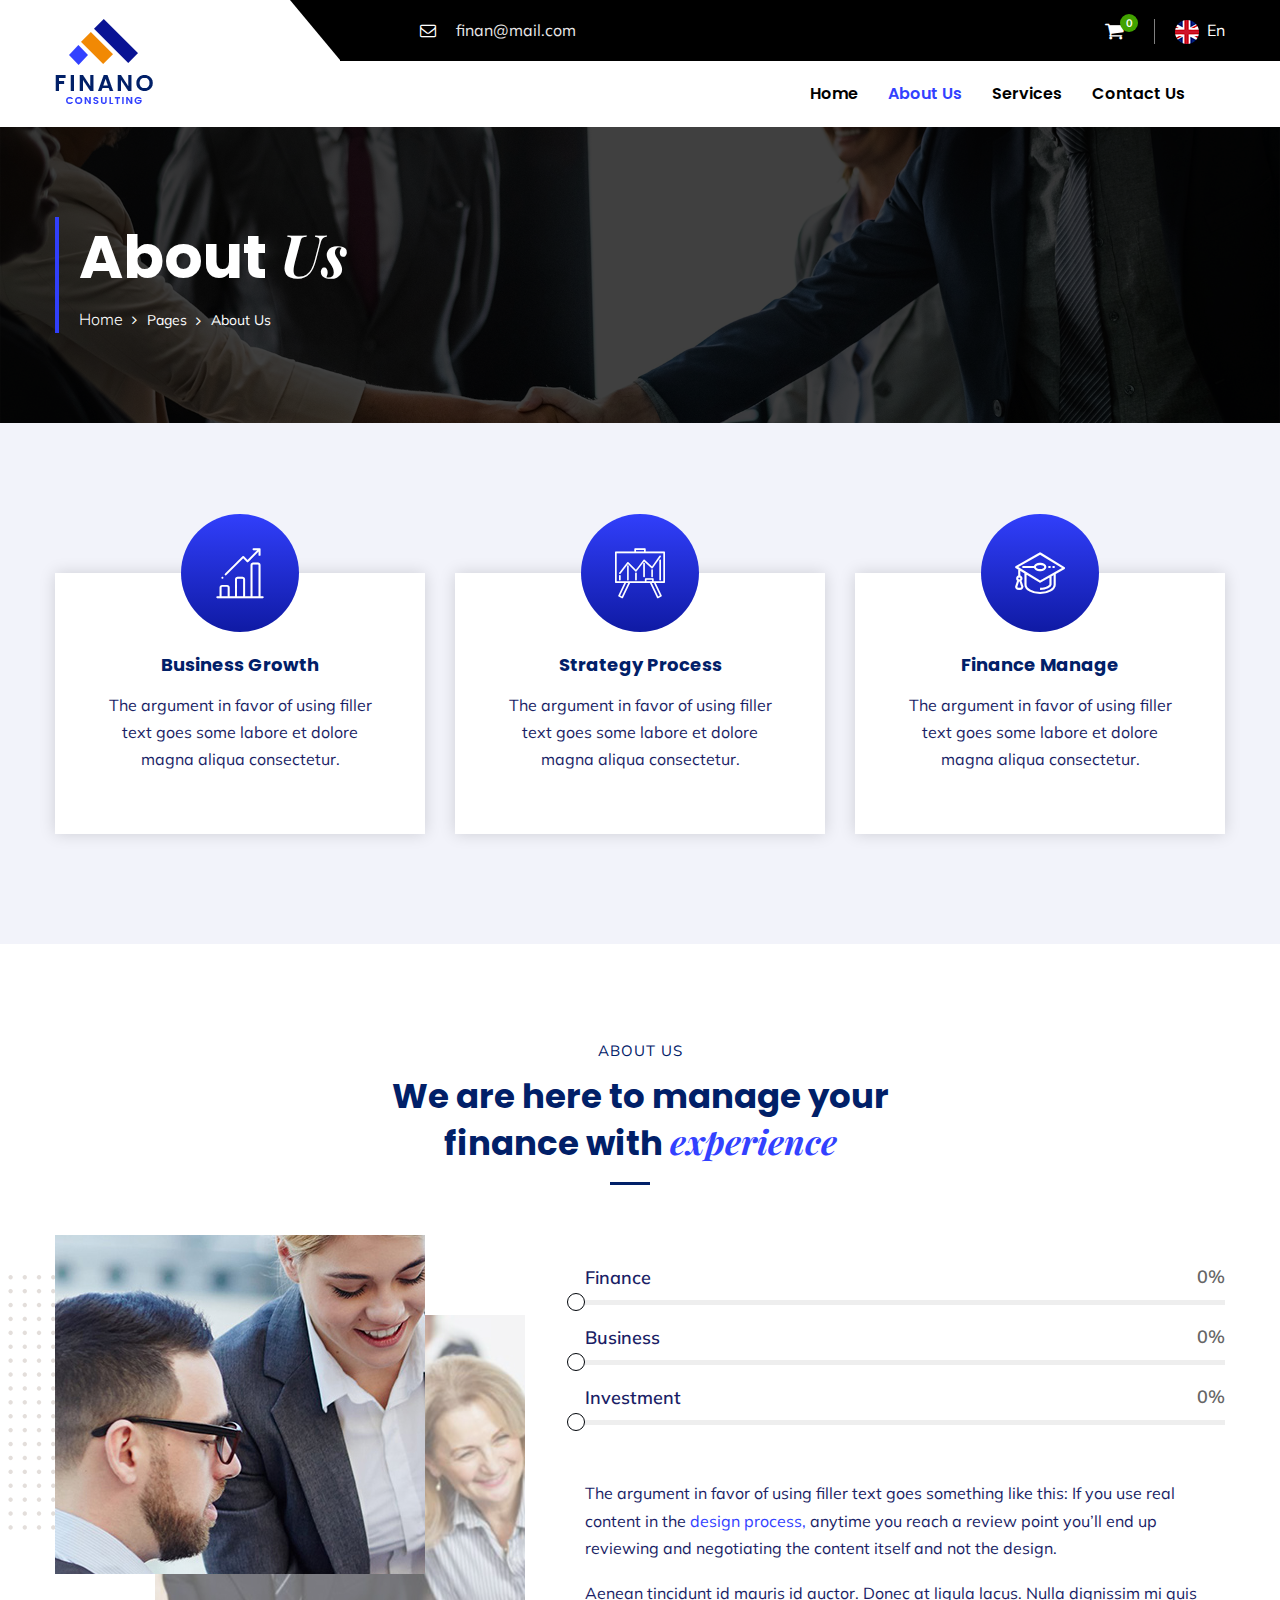
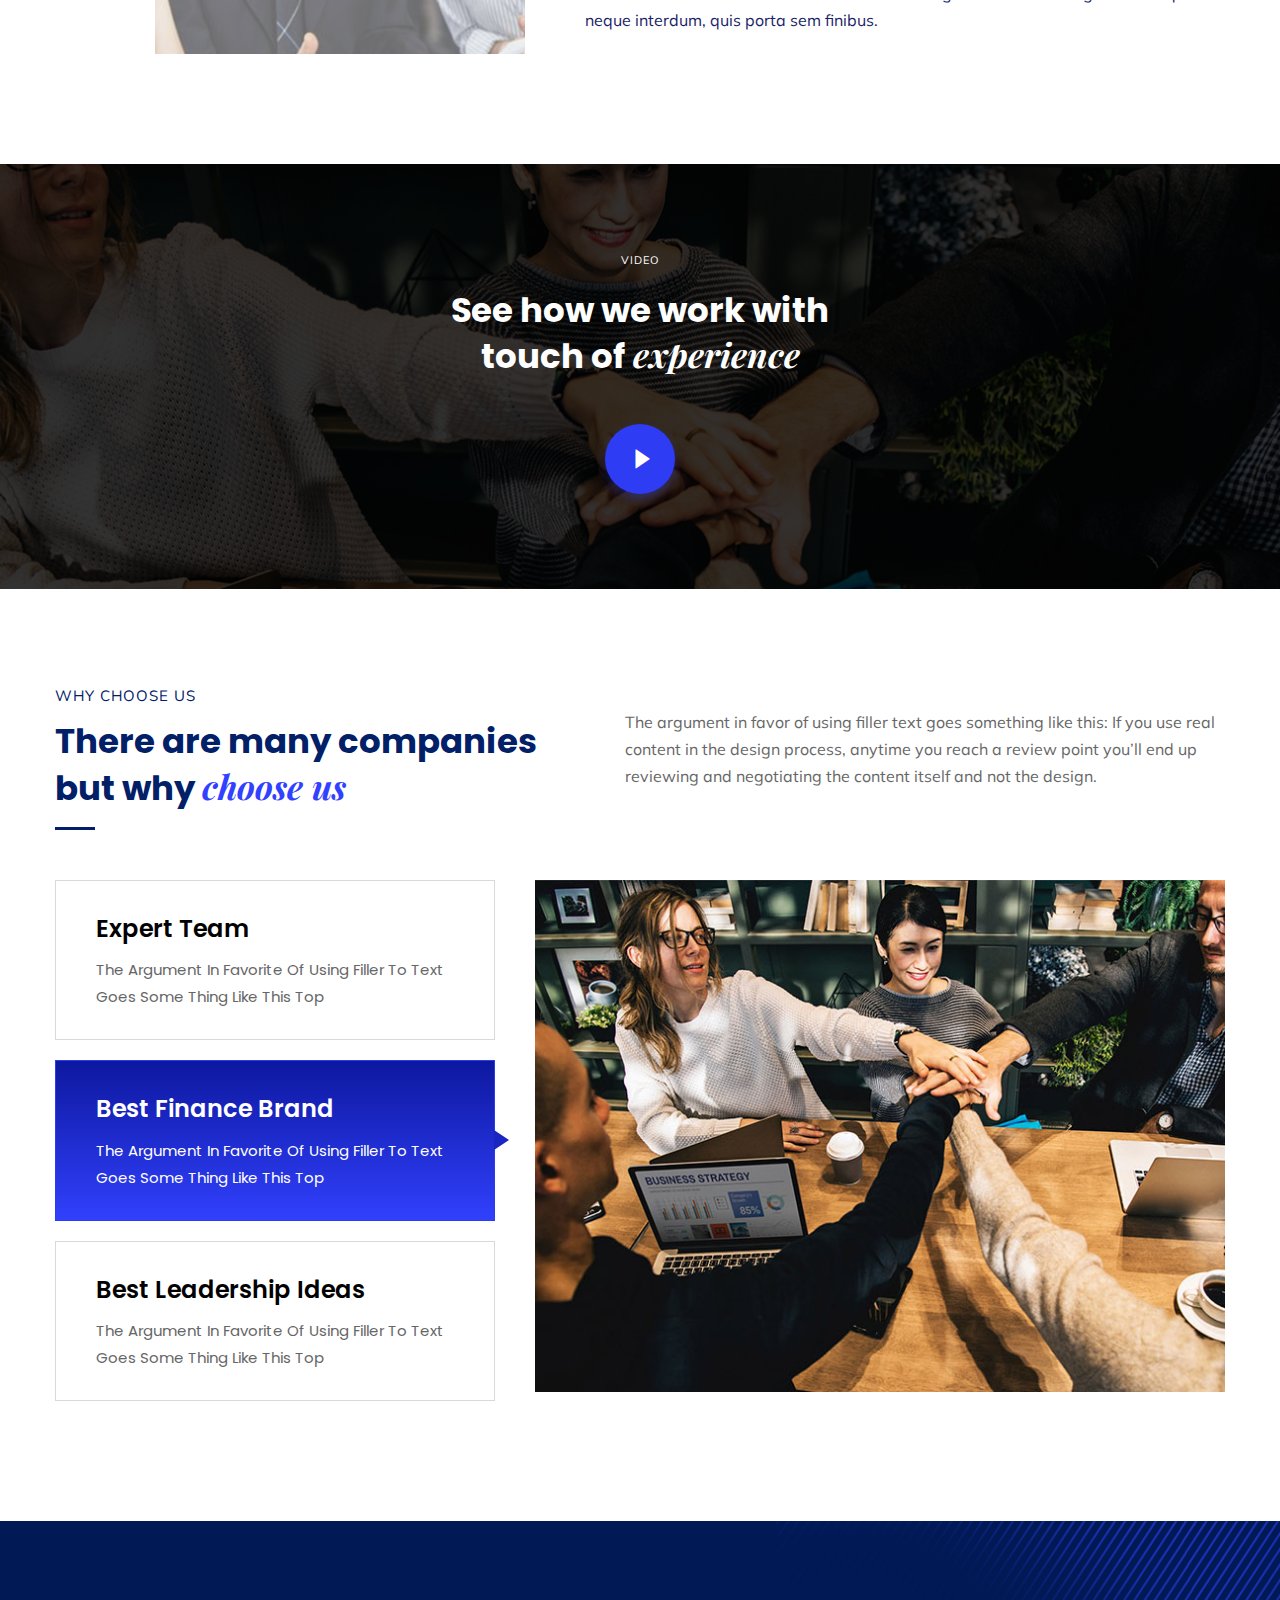
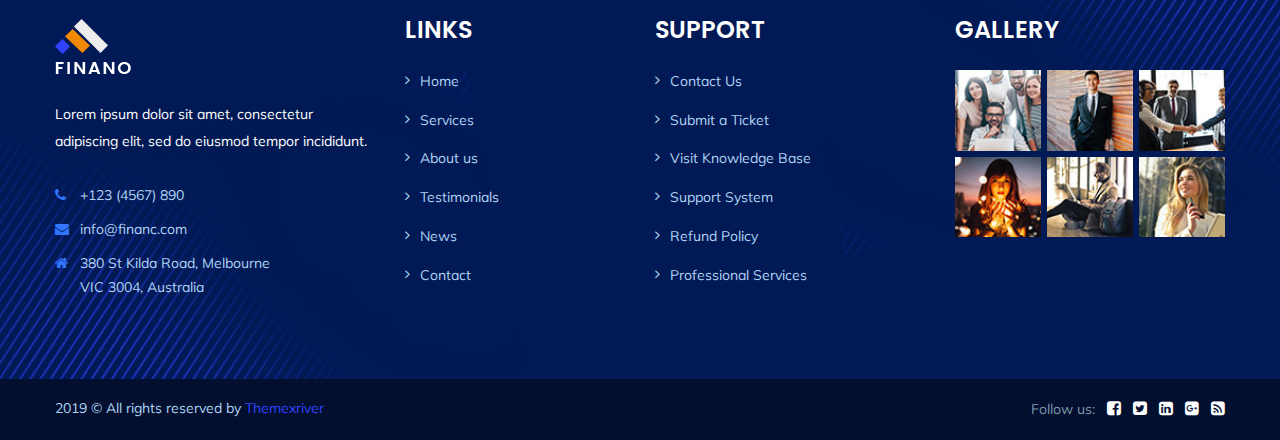
==== about.html @ 34875bdf "Made changes" ====
<!DOCTYPE html>
<html>
	<head>
		<meta charset="utf-8">
		<meta name="description" content="Transit IT">
		<meta name="keywords" content="Transit IT">
		<meta name="author" content="Transit IT">
		<title>Transit IT</title>
		<!-- Stylesheets -->
		<link href="css/bootstrap.css" rel="stylesheet">
		<link href="css/style.css" rel="stylesheet">
		<link href="css/responsive.css" rel="stylesheet">
		
		<link rel="shortcut icon" href="images/favicon.png" type="image/x-icon">
		<link rel="icon" href="images/favicon.png" type="image/x-icon">
		
		<!-- Responsive -->
		<meta http-equiv="X-UA-Compatible" content="IE=edge">
		<meta name="viewport" content="width=device-width, initial-scale=1.0, maximum-scale=1.0, user-scalable=0">
		
		<!--[if lt IE 9]><script src="https://cdnjs.cloudflare.com/ajax/libs/html5shiv/3.7.3/html5shiv.js"></script><![endif]-->
		<!--[if lt IE 9]><script src="js/respond.js"></script><![endif]-->
		</head>
		
<body>

<div class="page-wrapper">
 	
    <!-- Preloader -->
    <div class="preloader"></div>
 	
    <!-- Main Header-->
    <header class="main-header header-style-five five-alternate">
    	
		<!--Header Top-->
        <div class="header-top">
            <div class="auto-container">
                <div class="inner-container clearfix">
                    <div class="top-left">
                        <ul class="contact-list clearfix">
                            <li><i class="fa fa-envelope-o"></i> finan@mail.com</li>
                        
                        </ul>
                    </div>
                    <div class="top-right">
					
                        <!--Cart Box-->
						<div class="cart-box">
							<div class="cart-box-btn dropdown-toggle"><span class="fa fa-shopping-cart"></span><span class="total-cart">0</span></div>
						</div>
						
						<!--Language-->
						<div class="language dropdown"><a class="btn btn-default dropdown-toggle" id="dropdownMenu2" data-toggle="dropdown" aria-haspopup="true" aria-expanded="true" href="#"><span class="flag-icon"><img src="images/icons/flag-icon.png" alt=""/></span>En</a>
							
						</div>
						
                    </div>
                </div>
            </div>
        </div>
        <!-- End Header Top -->
		
    	<!--Header-Upper-->
        <div class="header-upper">
        	<div class="auto-container">
            	<div class="clearfix">
                	
                	<div class="pull-left logo-box">
                    	<div class="logo"><a href="index.html"><img src="images/logo.png" alt="" title=""></a></div>
                    </div>
                   	
                   	<div class="nav-outer clearfix">
                    
						<!-- Main Menu -->
						<nav class="main-menu navbar-expand-md">
							<div class="navbar-header">
								<button class="navbar-toggler" type="button" data-toggle="collapse" data-target="#navbarSupportedContent" aria-controls="navbarSupportedContent" aria-expanded="false" aria-label="Toggle navigation">
									<span class="icon-bar"></span>
									<span class="icon-bar"></span>
									<span class="icon-bar"></span>
								</button>
							</div>

							<div class="navbar-collapse collapse clearfix" id="navbarSupportedContent">
								<ul class="navigation clearfix">
									<li><a href="index.html">Home</a>
										
									</li>
									<li class="current"><a href="#">About Us</a>
										
									</li>
									<li><a href="services.html">Services</a>
									
									</li>
									
									
									<li><a href="contact.html">Contact us</a></li>
								</ul>
							</div>
							
						</nav>
						
						<!--Outer Box-->
						<div class="outer-box">
						</div>
						
					</div>
					
                </div>
            </div>
        </div>
        <!--End Header Upper-->
        
		<!--Sticky Header-->
        <div class="sticky-header">
        	<div class="auto-container clearfix">
            	<!--Logo-->
            	<div class="logo pull-left">
                	<a href="index.html" class="img-responsive"><img src="images/logo-small.png" alt="" title=""></a>
                </div>
                
                <!--Right Col-->
                <div class="right-col pull-right">
                	<!-- Main Menu -->
                    <nav class="main-menu navbar-expand-md">
                        <button class="navbar-toggler" type="button" data-toggle="collapse" data-target="#navbarSupportedContent1" aria-controls="navbarSupportedContent1" aria-expanded="false" aria-label="Toggle navigation">
                            <span class="icon-bar"></span>
                            <span class="icon-bar"></span>
                            <span class="icon-bar"></span>
                        </button>
                        
                        <div class="navbar-collapse collapse clearfix" id="navbarSupportedContent1">
                            <ul class="navigation clearfix">
                                <li class="dropdown"><a href="index.html">Home</a>
									
								</li>
								<li class="current"><a href="about.html">About Us</a>
									
								</li>
								<li class="dropdown"><a href="services.html">Services</a>
									
								</li>
							
								<li><a href="contact.html">Contact us</a></li>
                            </ul>
                        </div>
                    </nav><!-- Main Menu End-->
                </div>
                
            </div>
        </div>
        <!--End Sticky Header-->
		
    </header>
    <!--End Main Header -->
	
	<!--Page Title-->
    <section class="page-title" style="background-image:url(images/background/8.jpg)">
    	<div class="auto-container">
			<div class="content">
				<h1>About <span>Us</span></h1>
				<ul class="page-breadcrumb">
					<li><a href="index.html">Home</a></li>
					<li>Pages</li>
					<li>About Us</li>
				</ul>
			</div>
        </div>
    </section>
    <!--End Page Title-->
	
	<!-- Services Section Three-->
	<section class="services-section-three">
		<div class="auto-container">
			<div class="row clearfix">
				
				<!-- Services Block -->
				<div class="services-block-three style-two col-lg-4 col-md-6 col-sm-12">
					<div class="inner-box wow fadeIn" data-wow-delay="0ms" data-wow-duration="1500ms">
						<div class="icon-box">
							<span class="icon flaticon-bar-chart"></span>
						</div>
						<h6><a href="#">Business Growth</a></h6>
						<div class="text">The argument in favor of using filler text goes some labore et dolore magna aliqua consectetur.</div>
					</div>
				</div>
				
				<!-- Services Block -->
				<div class="services-block-three style-two col-lg-4 col-md-6 col-sm-12">
					<div class="inner-box wow fadeIn" data-wow-delay="300ms" data-wow-duration="1500ms">
						<div class="icon-box">
							<span class="icon flaticon-board"></span>
						</div>
						<h6><a href="#">Strategy Process</a></h6>
						<div class="text">The argument in favor of using filler text goes some labore et dolore magna aliqua consectetur.</div>
					</div>
				</div>
				
				<!-- Services Block -->
				<div class="services-block-three style-two col-lg-4 col-md-12 col-sm-12">
					<div class="inner-box wow fadeIn" data-wow-delay="600ms" data-wow-duration="1500ms">
						<div class="icon-box">
							<span class="icon flaticon-student"></span>
						</div>
						<h6><a href="#">Finance Manage</a></h6>
						<div class="text">The argument in favor of using filler text goes some labore et dolore magna aliqua consectetur.</div>
					</div>
				</div>
			
			</div>
		</div>
	</section>
	
	<!-- About Section Four -->
	<section class="about-section-four">
		<div class="auto-container">
			
			<!-- Sec Title -->
			<div class="sec-title centered">
				<div class="title">about us</div>
				<h2>We are here to manage your <br> finance with <span>experience</span></h2>
			</div>
			
			<div class="row clearfix">
				
				<!-- Content Column -->
				<div class="image-column col-lg-5 col-md-12 col-sm-12">
					<div class="inner-column">
						<div class="image-1"><img src="images/resource/about-2.jpg" alt=""></div>
						<div class="image-2"><img src="images/resource/about-3.jpg" alt=""></div>
					</div>
				</div>
				
				<!-- Skills Column -->
				<div class="skills-column col-lg-7 col-md-12 col-sm-12">
					<div class="inner-column">
						
						<!--Skills-->
						<div class="skills style-two">
							
							<!--Skill Item-->
							<div class="skill-item">
								<div class="skill-header clearfix">
									<div class="skill-title">Finance</div>
									<div class="skill-percentage"><div class="count-box"><span class="count-text" data-speed="2000" data-stop="95">0</span>%</div></div>
								</div>
								<div class="skill-bar">
									<div class="bar-inner"><div class="bar progress-line" data-width="95"></div></div>
								</div>
							</div>
							
							<!--Skill Item-->
							<div class="skill-item">
								<div class="skill-header clearfix">
									<div class="skill-title">Business</div>
									<div class="skill-percentage"><div class="count-box"><span class="count-text" data-speed="2000" data-stop="90">0</span>%</div></div>
								</div>
								<div class="skill-bar">
									<div class="bar-inner"><div class="bar progress-line" data-width="90"></div></div>
								</div>
							</div>
							
							<!--Skill Item-->
							<div class="skill-item">
								<div class="skill-header clearfix">
									<div class="skill-title">Investment</div>
									<div class="skill-percentage"><div class="count-box"><span class="count-text" data-speed="2000" data-stop="93">0</span>%</div></div>
								</div>
								<div class="skill-bar">
									<div class="bar-inner"><div class="bar progress-line" data-width="93"></div></div>
								</div>
							</div>
							
						</div>

						<div class="text">
							<p>The argument in favor of using filler text goes something like this: If you use real content in the <a href="#">design process,</a> anytime you reach a review point you’ll end up reviewing and negotiating the content itself and not the design.</p>
							<p>Aenean tincidunt id mauris id auctor. Donec at ligula lacus. Nulla dignissim mi quis neque interdum, quis porta sem finibus.</p>
						</div>
						
					</div>
				</div>
				
			</div>
		</div>
	</section>
	<!-- End About Section Four -->
	
	<!-- Video Section -->
	<section class="video-section" style="background-image:url(images/background/9.jpg)">
		<div class="auto-container">
			<div class="title">Video</div>
			<h2>See how we work with <br> touch of <span>experience</span></h2>
			<a href="https://www.youtube.com/watch?v=Fvae8nxzVz4" class="play-now" data-fancybox="gallery" data-caption=""><i class="icon flaticon-play-button" aria-hidden="true"></i><span class="ripple"></span></a>
		</div>
	</section>
	<!-- End Video Section -->
	
	<!-- Feature Section -->
	<section class="feature-section">
		<div class="auto-container">
		
			<!-- Sec Title Three -->
			<div class="sec-title">
				<div class="clearfix">
					<div class="pull-left">
						<div class="title">Why choose us</div>
						<h2>There are many companies <br> but why <span>choose us</span></h2>
					</div>
					<div class="pull-right">
						<div class="text">The argument in favor of using filler text goes something like this: If you use real content in the design process, anytime you reach a review point you’ll end up reviewing and negotiating the content itself and not the design.</div>
					</div>
				</div>
			</div>
			
			<!--Feature Tabs-->
            <div class="feature-tabs tabs-box style-two">
                <div class="row clearfix">
                	<!--Column-->
                    <div class="col-lg-5 col-md-12 col-sm-12">
                        <!--Tab Btns-->
                        <ul class="tab-btns tab-buttons clearfix">
                            <li data-tab="#feature-expert" class="tab-btn">Expert team <span>The argument in favorite of using filler to text goes some thing like this top</span></li>
                            <li data-tab="#feature-brand" class="tab-btn active-btn">Best Finance Brand <span>The argument in favorite of using filler to text goes some thing like this top</span></li>
                            <li data-tab="#feature-ideas" class="tab-btn">Best Leadership Ideas<span>The argument in favorite of using filler to text goes some thing like this top</span></li>
                        </ul>
                    </div>
                    <!--Column-->
                    <div class="col-lg-7 col-md-12 col-sm-12">
                    	<!--Tabs Container-->
                        <div class="tabs-content">
                        
                            <!-- Tab -->
                            <div class="tab" id="feature-expert">
                            	<div class="content">
									<div class="image">
										<img src="images/resource/feature.jpg" alt="">
									</div>
								</div>
							</div>
							
							<!-- Tab -->
                            <div class="tab active-tab" id="feature-brand">
                            	<div class="content">
									<div class="image">
										<img src="images/resource/feature-1.jpg" alt="">
									</div>
								</div>
							</div>
							
							<!-- Tab -->
                            <div class="tab" id="feature-ideas">
                            	<div class="content">
									<div class="image">
										<img src="images/resource/feature-2.jpg" alt="">
									</div>
								</div>
							</div>

						</div>
					</div>
				</div>
			</div>
			
		</div>
	</section>
	<!-- End Feature Section -->
	
	<!--Main Footer-->
    <footer class="main-footer">
    	<div class="auto-container">
        	<!--Widgets Section-->
            <div class="widgets-section">
            	<div class="row clearfix">
                	
                    <!--Column-->
                    <div class="big-column col-lg-6 col-md-12 col-sm-12">
						<div class="row clearfix">
						
                        	<!--Footer Column-->
                            <div class="footer-column col-lg-7 col-md-6 col-sm-12">
                                <div class="footer-widget logo-widget">
									<div class="logo">
										<a href="index.html"><img src="images/footer-logo.png" alt="" /></a>
									</div>
									<div class="text">Lorem ipsum dolor sit amet, consectetur adipiscing elit, sed do eiusmod tempor incididunt.</div>
									<ul class="list-style-two">
										<li><span class="icon fa fa-phone"></span> +123 (4567) 890</li>
										<li><span class="icon fa fa-envelope"></span> info@financ.com</li>
										<li><span class="icon fa fa-home"></span>380 St Kilda Road, Melbourne <br> VIC 3004, Australia</li>
									</ul>
								</div>
							</div>
							
							<!--Footer Column-->
                            <div class="footer-column col-lg-5 col-md-6 col-sm-12">
                                <div class="footer-widget links-widget">
									<h4>Links</h4>
									<ul class="list-link">
										<li><a href="#">Home</a></li>
										<li><a href="#">Services</a></li>
										<li><a href="#">About us</a></li>
										<li><a href="#">Testimonials</a></li>
										<li><a href="#">News</a></li>
										<li><a href="#">Contact</a></li>
									</ul>
								</div>
							</div>

						</div>
					</div>
					
					<!--Column-->
                    <div class="big-column col-lg-6 col-md-12 col-sm-12">
						<div class="row clearfix">
						
                        	<!--Footer Column-->
                            <div class="footer-column col-lg-6 col-md-6 col-sm-12">
                                <div class="footer-widget links-widget">
									<h4>Support</h4>
									<ul class="list-link">
										<li><a href="#">Contact Us</a></li>
										<li><a href="#">Submit a Ticket</a></li>
										<li><a href="#">Visit Knowledge Base</a></li>
										<li><a href="#">Support System</a></li>
										<li><a href="#">Refund Policy</a></li>
										<li><a href="#">Professional Services</a></li>
									</ul>
								</div>
							</div>
							
							<!--Footer Column-->
                            <div class="footer-column col-lg-6 col-md-6 col-sm-12">
                                <div class="footer-widget gallery-widget">
									<h4>Gallery</h4>
									<div class="widget-content">
										<div class="images-outer clearfix">
											<!--Image Box-->
											<figure class="image-box"><a href="images/gallery/1.jpg" class="lightbox-image" data-fancybox="footer-gallery" title="Image Title Here" data-fancybox-group="footer-gallery"><img src="images/gallery/footer-gallery-thumb-1.jpg" alt=""></a></figure>
											<!--Image Box-->
											<figure class="image-box"><a href="images/gallery/2.jpg" class="lightbox-image" data-fancybox="footer-gallery" title="Image Title Here" data-fancybox-group="footer-gallery"><img src="images/gallery/footer-gallery-thumb-2.jpg" alt=""></a></figure>
											<!--Image Box-->
											<figure class="image-box"><a href="images/gallery/3.jpg" class="lightbox-image" data-fancybox="footer-gallery" title="Image Title Here" data-fancybox-group="footer-gallery"><img src="images/gallery/footer-gallery-thumb-3.jpg" alt=""></a></figure>
											<!--Image Box-->
											<figure class="image-box"><a href="images/gallery/4.jpg" class="lightbox-image" data-fancybox="footer-gallery" title="Image Title Here" data-fancybox-group="footer-gallery"><img src="images/gallery/footer-gallery-thumb-4.jpg" alt=""></a></figure>
											<!--Image Box-->
											<figure class="image-box"><a href="images/gallery/5.jpg" class="lightbox-image" data-fancybox="footer-gallery" title="Image Title Here" data-fancybox-group="footer-gallery"><img src="images/gallery/footer-gallery-thumb-5.jpg" alt=""></a></figure>
											<!--Image Box-->
											<figure class="image-box"><a href="images/gallery/6.jpg" class="lightbox-image" data-fancybox="footer-gallery" title="Image Title Here" data-fancybox-group="footer-gallery"><img src="images/gallery/footer-gallery-thumb-6.jpg" alt=""></a></figure>
										</div>
									</div>
								</div>
							</div>
							
						</div>
					</div>
					
				</div>
			</div>
		</div>
		<!-- Footer Bottom -->
		<div class="footer-bottom">
			<div class="auto-container">
				<div class="row clearfix">
					
					<!-- Copyright Column -->
					<div class="copyright-column col-lg-6 col-md-6 col-sm-12">
						<div class="copyright">2019 &copy; All rights reserved by <a href="#">Themexriver</a></div>
					</div>
					
					<!-- Social Column -->
					<div class="social-column col-lg-6 col-md-6 col-sm-12">
						<ul>
							<li class="follow">Follow us: </li>
							<li><a href="#"><span class="fa fa-facebook-square"></span></a></li>
							<li><a href="#"><span class="fa fa-twitter-square"></span></a></li>
							<li><a href="#"><span class="fa fa-linkedin-square"></span></a></li>
							<li><a href="#"><span class="fa fa-google-plus-square"></span></a></li>
							<li><a href="#"><span class="fa fa-rss-square"></span></a></li>
						</ul>
					</div>
					
				</div>
			</div>
		</div>
	</footer>
	
</div>
<!--End pagewrapper-->

<script src="js/jquery.js"></script>
<script src="js/popper.min.js"></script>
<script src="js/bootstrap.min.js"></script>
<script src="js/jquery.mCustomScrollbar.concat.min.js"></script>
<script src="js/jquery.fancybox.js"></script>
<script src="js/appear.js"></script>
<script src="js/owl.js"></script>
<script src="js/wow.js"></script>
<script src="js/jquery-ui.js"></script>
<script src="js/main.js"></script>

</body>

<!-- Mirrored from themexriver.com/tfhtml/finano/about.html by HTTrack Website Copier/3.x [XR&CO'2014], Thu, 03 Oct 2019 14:32:47 GMT -->
</html>
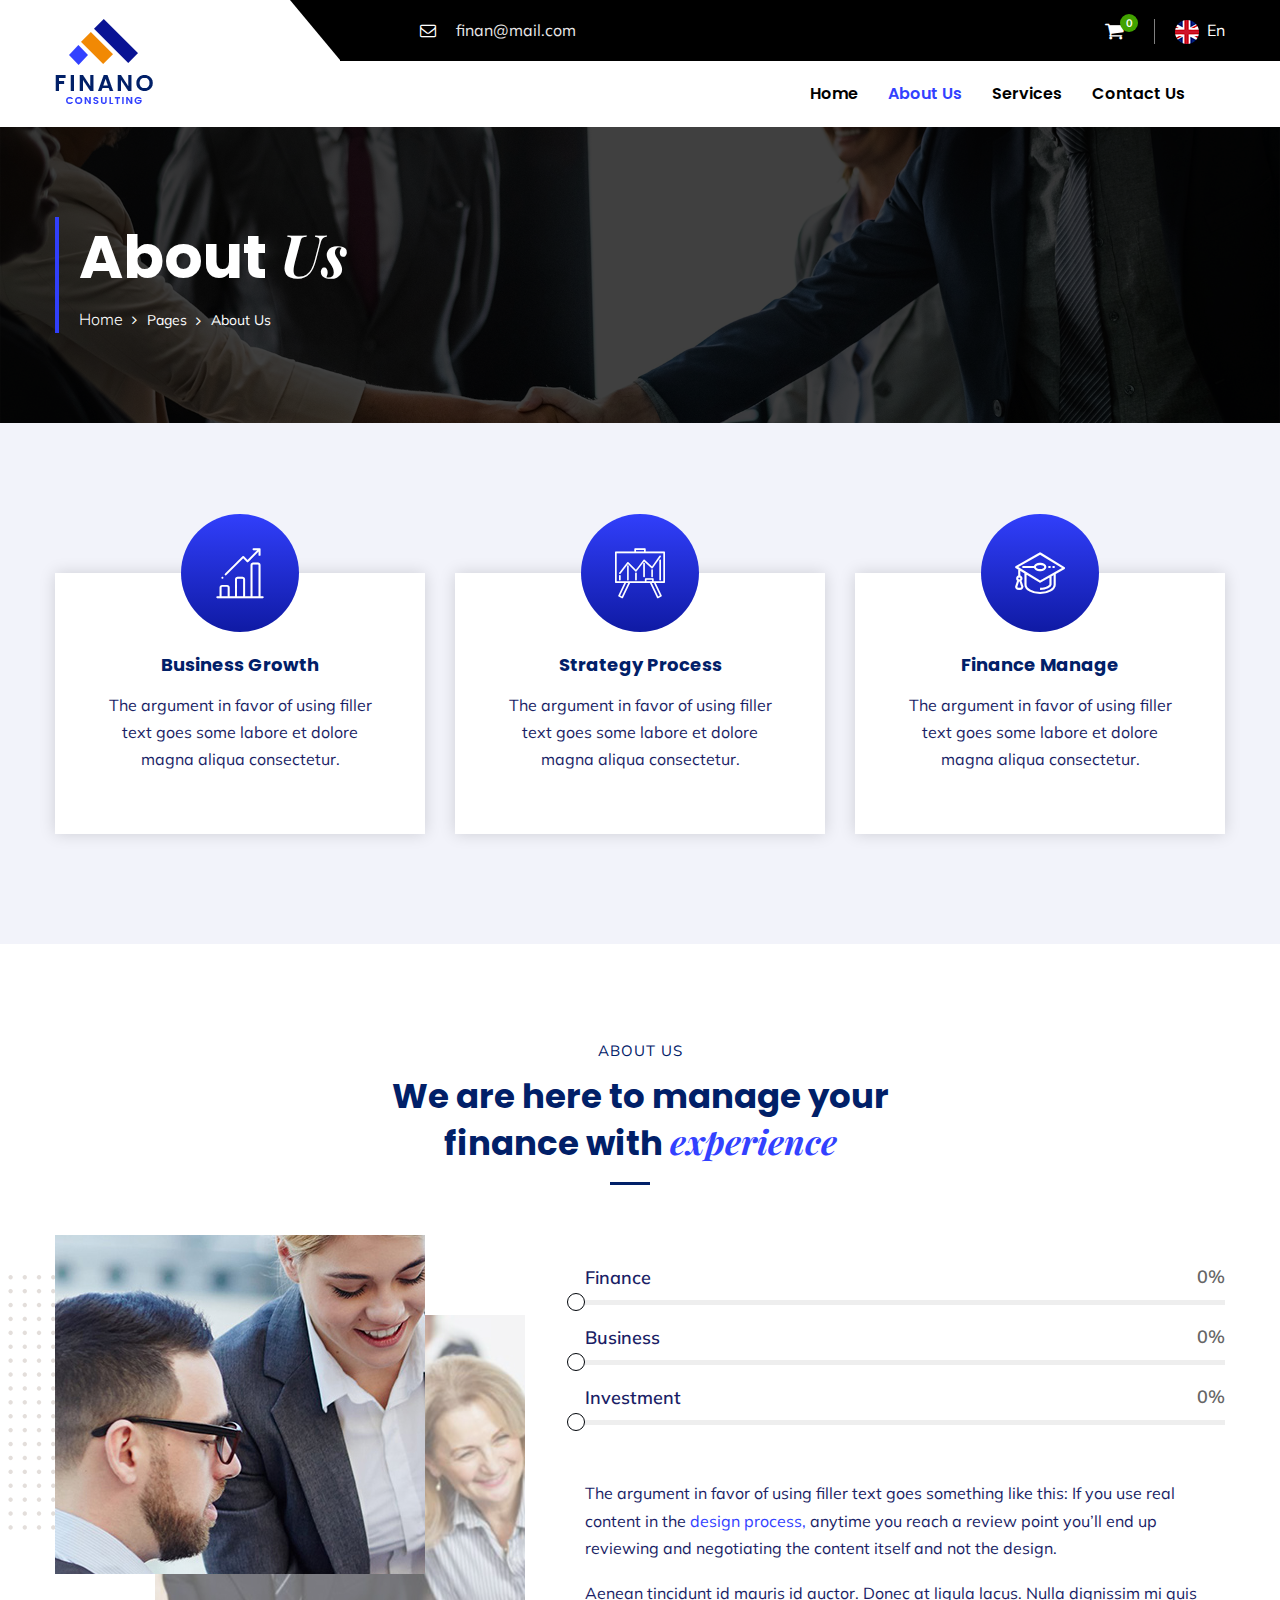
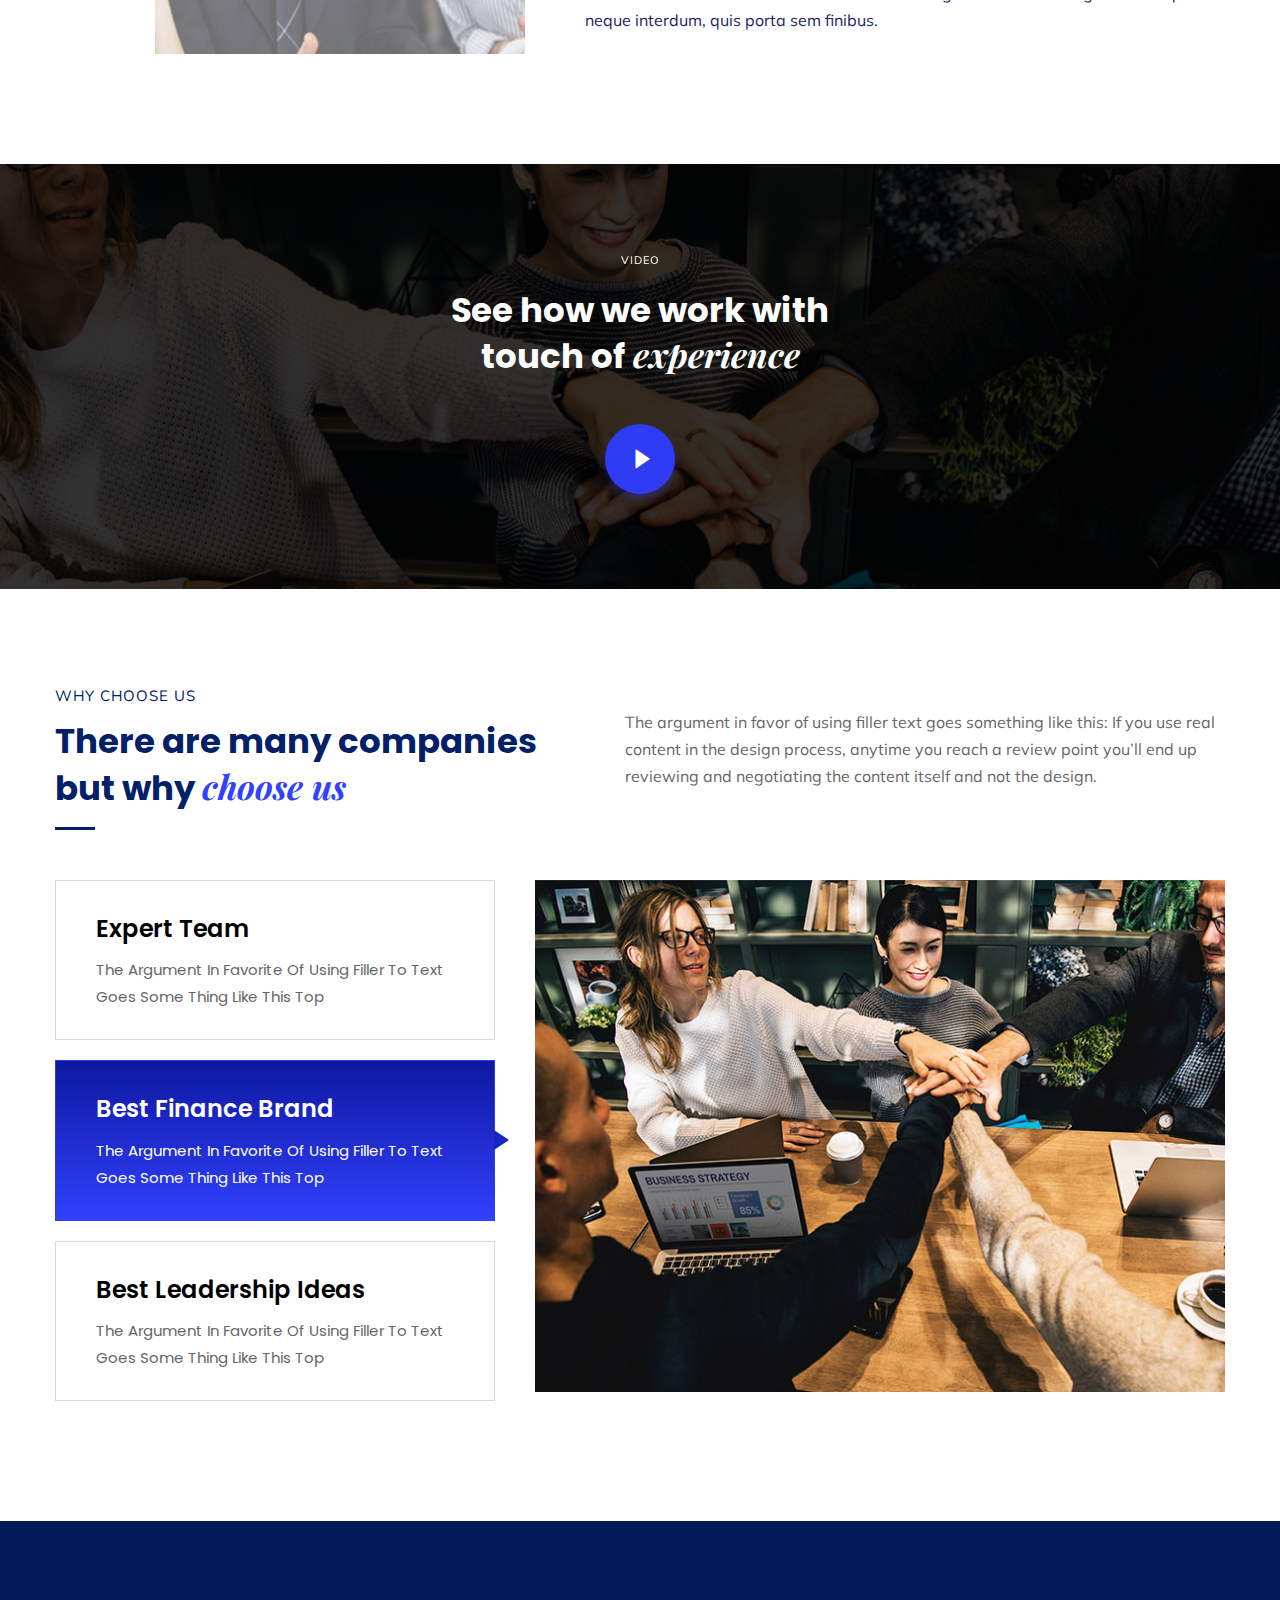
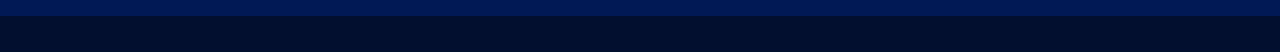
==== commit 3430ada5: "Made changes" ====
--- a/about.html
+++ b/about.html
@@ -368,119 +368,11 @@
 	
 	<!--Main Footer-->
     <footer class="main-footer">
-    	<div class="auto-container">
-        	<!--Widgets Section-->
-            <div class="widgets-section">
-            	<div class="row clearfix">
-                	
-                    <!--Column-->
-                    <div class="big-column col-lg-6 col-md-12 col-sm-12">
-						<div class="row clearfix">
-						
-                        	<!--Footer Column-->
-                            <div class="footer-column col-lg-7 col-md-6 col-sm-12">
-                                <div class="footer-widget logo-widget">
-									<div class="logo">
-										<a href="index.html"><img src="images/footer-logo.png" alt="" /></a>
-									</div>
-									<div class="text">Lorem ipsum dolor sit amet, consectetur adipiscing elit, sed do eiusmod tempor incididunt.</div>
-									<ul class="list-style-two">
-										<li><span class="icon fa fa-phone"></span> +123 (4567) 890</li>
-										<li><span class="icon fa fa-envelope"></span> info@financ.com</li>
-										<li><span class="icon fa fa-home"></span>380 St Kilda Road, Melbourne <br> VIC 3004, Australia</li>
-									</ul>
-								</div>
-							</div>
-							
-							<!--Footer Column-->
-                            <div class="footer-column col-lg-5 col-md-6 col-sm-12">
-                                <div class="footer-widget links-widget">
-									<h4>Links</h4>
-									<ul class="list-link">
-										<li><a href="#">Home</a></li>
-										<li><a href="#">Services</a></li>
-										<li><a href="#">About us</a></li>
-										<li><a href="#">Testimonials</a></li>
-										<li><a href="#">News</a></li>
-										<li><a href="#">Contact</a></li>
-									</ul>
-								</div>
-							</div>
-
-						</div>
-					</div>
-					
-					<!--Column-->
-                    <div class="big-column col-lg-6 col-md-12 col-sm-12">
-						<div class="row clearfix">
-						
-                        	<!--Footer Column-->
-                            <div class="footer-column col-lg-6 col-md-6 col-sm-12">
-                                <div class="footer-widget links-widget">
-									<h4>Support</h4>
-									<ul class="list-link">
-										<li><a href="#">Contact Us</a></li>
-										<li><a href="#">Submit a Ticket</a></li>
-										<li><a href="#">Visit Knowledge Base</a></li>
-										<li><a href="#">Support System</a></li>
-										<li><a href="#">Refund Policy</a></li>
-										<li><a href="#">Professional Services</a></li>
-									</ul>
-								</div>
-							</div>
-							
-							<!--Footer Column-->
-                            <div class="footer-column col-lg-6 col-md-6 col-sm-12">
-                                <div class="footer-widget gallery-widget">
-									<h4>Gallery</h4>
-									<div class="widget-content">
-										<div class="images-outer clearfix">
-											<!--Image Box-->
-											<figure class="image-box"><a href="images/gallery/1.jpg" class="lightbox-image" data-fancybox="footer-gallery" title="Image Title Here" data-fancybox-group="footer-gallery"><img src="images/gallery/footer-gallery-thumb-1.jpg" alt=""></a></figure>
-											<!--Image Box-->
-											<figure class="image-box"><a href="images/gallery/2.jpg" class="lightbox-image" data-fancybox="footer-gallery" title="Image Title Here" data-fancybox-group="footer-gallery"><img src="images/gallery/footer-gallery-thumb-2.jpg" alt=""></a></figure>
-											<!--Image Box-->
-											<figure class="image-box"><a href="images/gallery/3.jpg" class="lightbox-image" data-fancybox="footer-gallery" title="Image Title Here" data-fancybox-group="footer-gallery"><img src="images/gallery/footer-gallery-thumb-3.jpg" alt=""></a></figure>
-											<!--Image Box-->
-											<figure class="image-box"><a href="images/gallery/4.jpg" class="lightbox-image" data-fancybox="footer-gallery" title="Image Title Here" data-fancybox-group="footer-gallery"><img src="images/gallery/footer-gallery-thumb-4.jpg" alt=""></a></figure>
-											<!--Image Box-->
-											<figure class="image-box"><a href="images/gallery/5.jpg" class="lightbox-image" data-fancybox="footer-gallery" title="Image Title Here" data-fancybox-group="footer-gallery"><img src="images/gallery/footer-gallery-thumb-5.jpg" alt=""></a></figure>
-											<!--Image Box-->
-											<figure class="image-box"><a href="images/gallery/6.jpg" class="lightbox-image" data-fancybox="footer-gallery" title="Image Title Here" data-fancybox-group="footer-gallery"><img src="images/gallery/footer-gallery-thumb-6.jpg" alt=""></a></figure>
-										</div>
-									</div>
-								</div>
-							</div>
-							
-						</div>
-					</div>
-					
-				</div>
-			</div>
-		</div>
+    	
 		<!-- Footer Bottom -->
 		<div class="footer-bottom">
 			<div class="auto-container">
-				<div class="row clearfix">
-					
-					<!-- Copyright Column -->
-					<div class="copyright-column col-lg-6 col-md-6 col-sm-12">
-						<div class="copyright">2019 &copy; All rights reserved by <a href="#">Themexriver</a></div>
-					</div>
-					
-					<!-- Social Column -->
-					<div class="social-column col-lg-6 col-md-6 col-sm-12">
-						<ul>
-							<li class="follow">Follow us: </li>
-							<li><a href="#"><span class="fa fa-facebook-square"></span></a></li>
-							<li><a href="#"><span class="fa fa-twitter-square"></span></a></li>
-							<li><a href="#"><span class="fa fa-linkedin-square"></span></a></li>
-							<li><a href="#"><span class="fa fa-google-plus-square"></span></a></li>
-							<li><a href="#"><span class="fa fa-rss-square"></span></a></li>
-						</ul>
-					</div>
-					
-				</div>
+				
 			</div>
 		</div>
 	</footer>
--- a/css/style.css
+++ b/css/style.css
@@ -4672,25 +4672,6 @@
 	background-color: #011a55;
 }
 
-.main-footer:before{
-	position:absolute;
-	content:'';
-	left:0px;
-	bottom:0px;
-	width:543px;
-	height:368px;
-	background:url(../images/icons/footer-pattern-2.png) no-repeat;
-}
-
-.main-footer:after{
-	position:absolute;
-	content:'';
-	right:0px;
-	top:0px;
-	width:505px;
-	height:334px;
-	background:url(../images/icons/footer-pattern-1.png) no-repeat;
-}
 
 .main-footer .footer-widget{
 	position:relative;
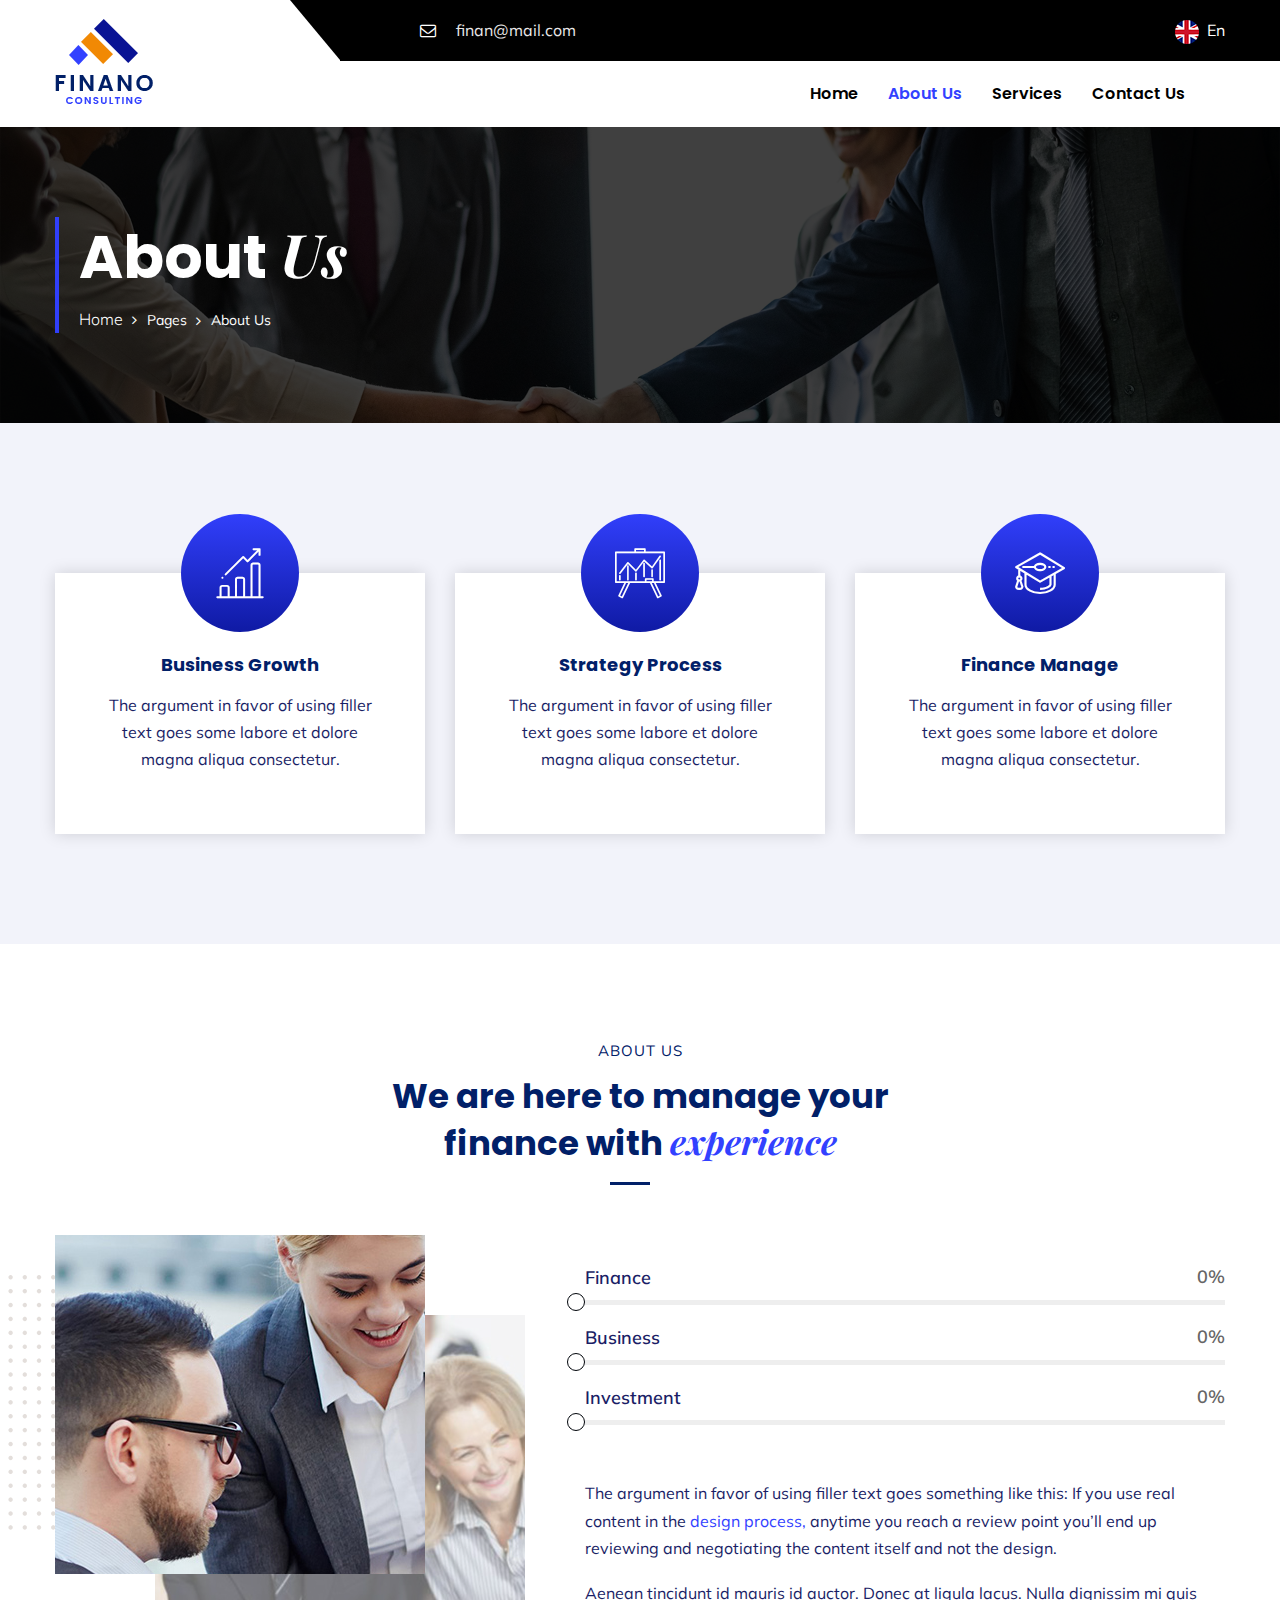
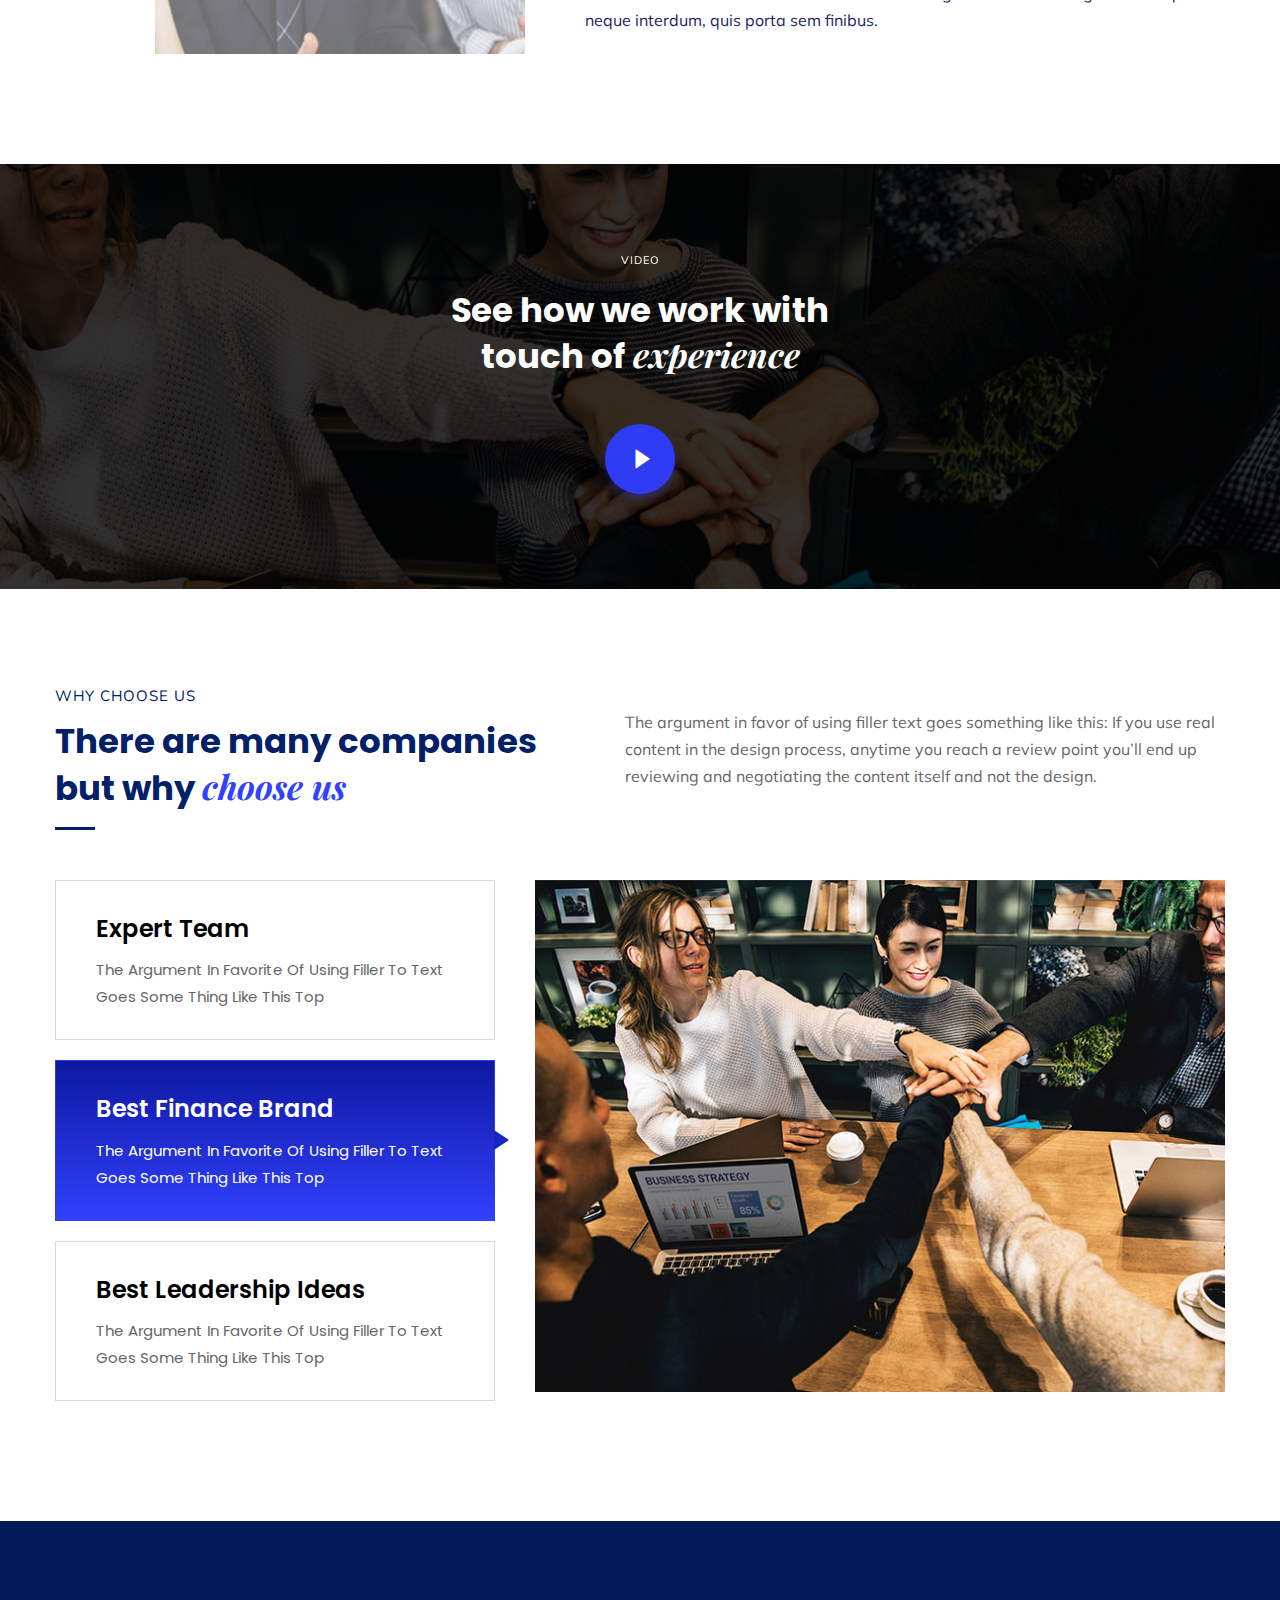
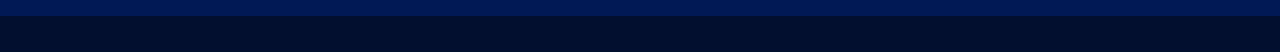
==== commit b36640ec: "Made changes" ====
--- a/about.html
+++ b/about.html
@@ -43,14 +43,10 @@
                         </ul>
                     </div>
                     <div class="top-right">
-					
-                        <!--Cart Box-->
-						<div class="cart-box">
-							<div class="cart-box-btn dropdown-toggle"><span class="fa fa-shopping-cart"></span><span class="total-cart">0</span></div>
-						</div>
+
 						
 						<!--Language-->
-						<div class="language dropdown"><a class="btn btn-default dropdown-toggle" id="dropdownMenu2" data-toggle="dropdown" aria-haspopup="true" aria-expanded="true" href="#"><span class="flag-icon"><img src="images/icons/flag-icon.png" alt=""/></span>En</a>
+						<div class="language"><a class="btn btn-default dropdown-toggle" id="dropdownMenu2" data-toggle="dropdown" aria-haspopup="true" aria-expanded="true" href="#"><span class="flag-icon"><img src="images/icons/flag-icon.png" alt=""/></span>En</a>
 							
 						</div>
 						
@@ -131,13 +127,13 @@
                         
                         <div class="navbar-collapse collapse clearfix" id="navbarSupportedContent1">
                             <ul class="navigation clearfix">
-                                <li class="dropdown"><a href="index.html">Home</a>
+                                <li><a href="index.html">Home</a>
 									
 								</li>
 								<li class="current"><a href="about.html">About Us</a>
 									
 								</li>
-								<li class="dropdown"><a href="services.html">Services</a>
+								<li><a href="services.html">Services</a>
 									
 								</li>
 							
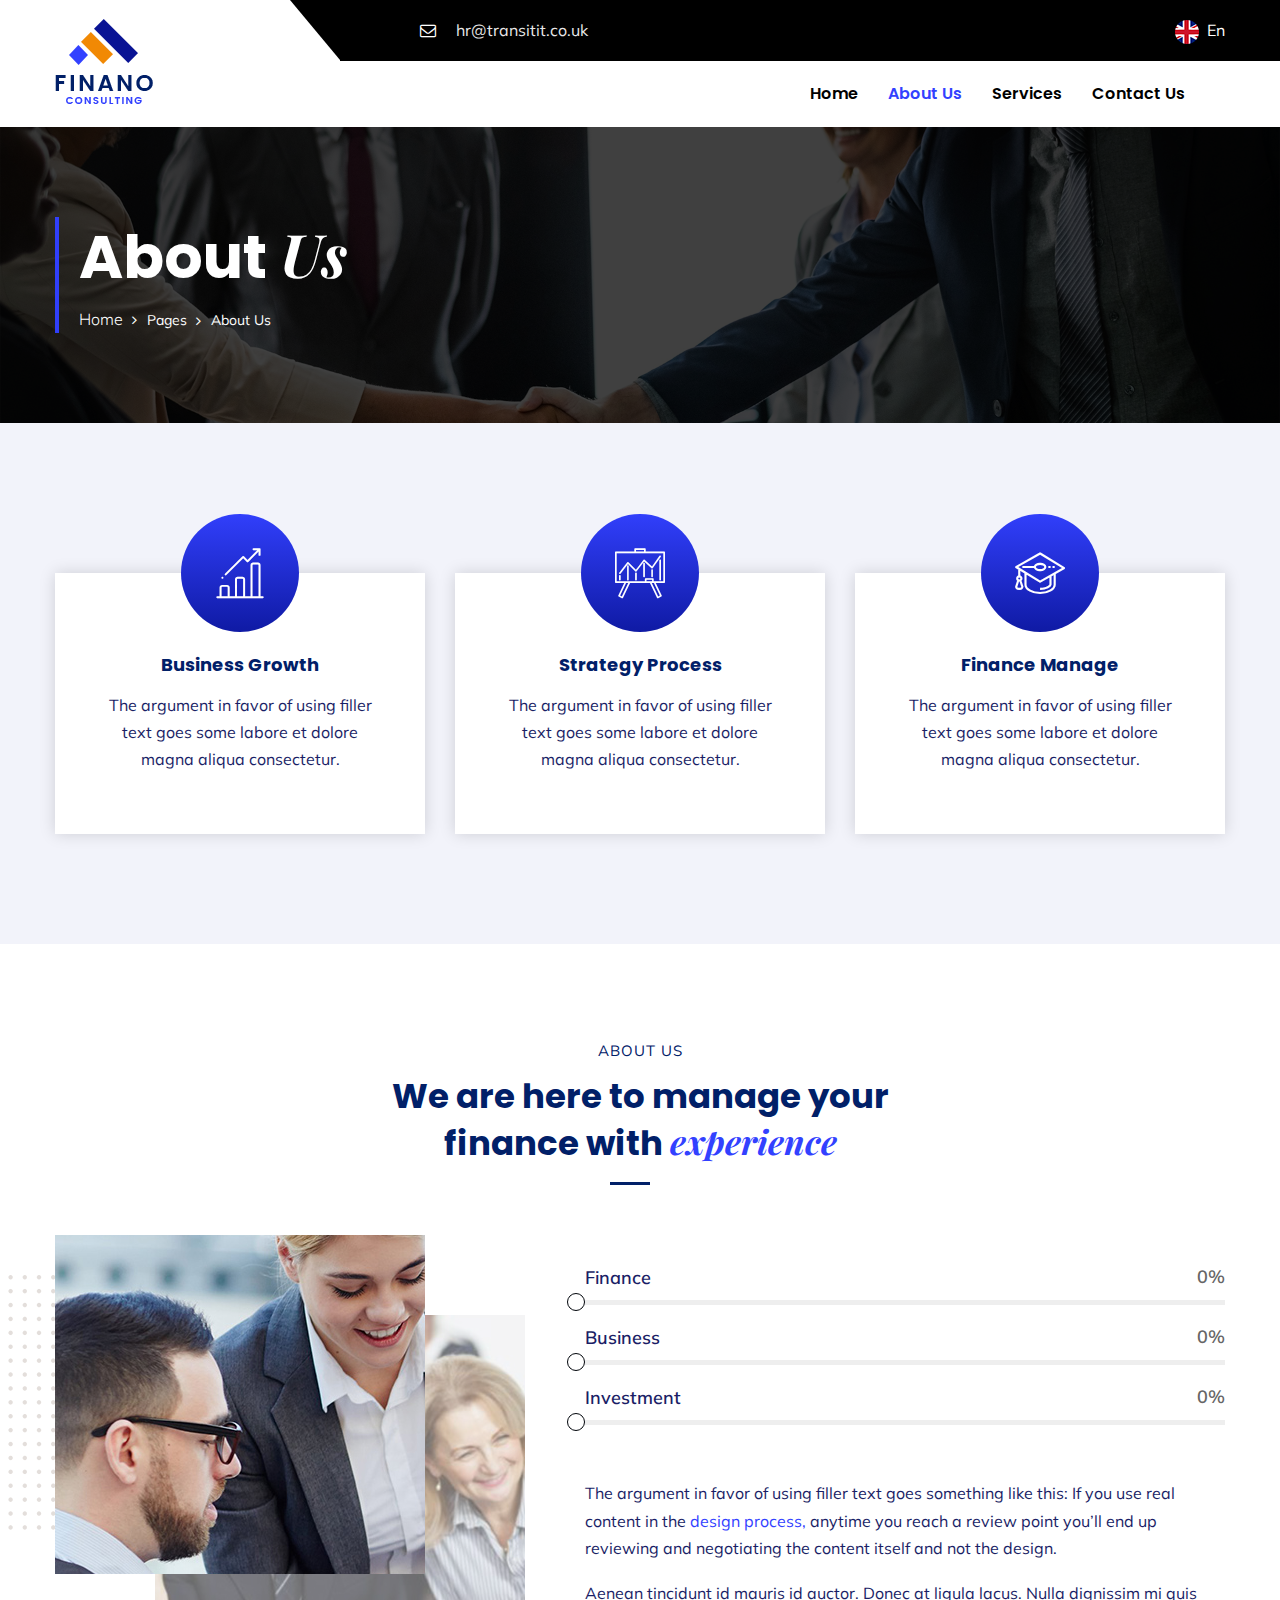
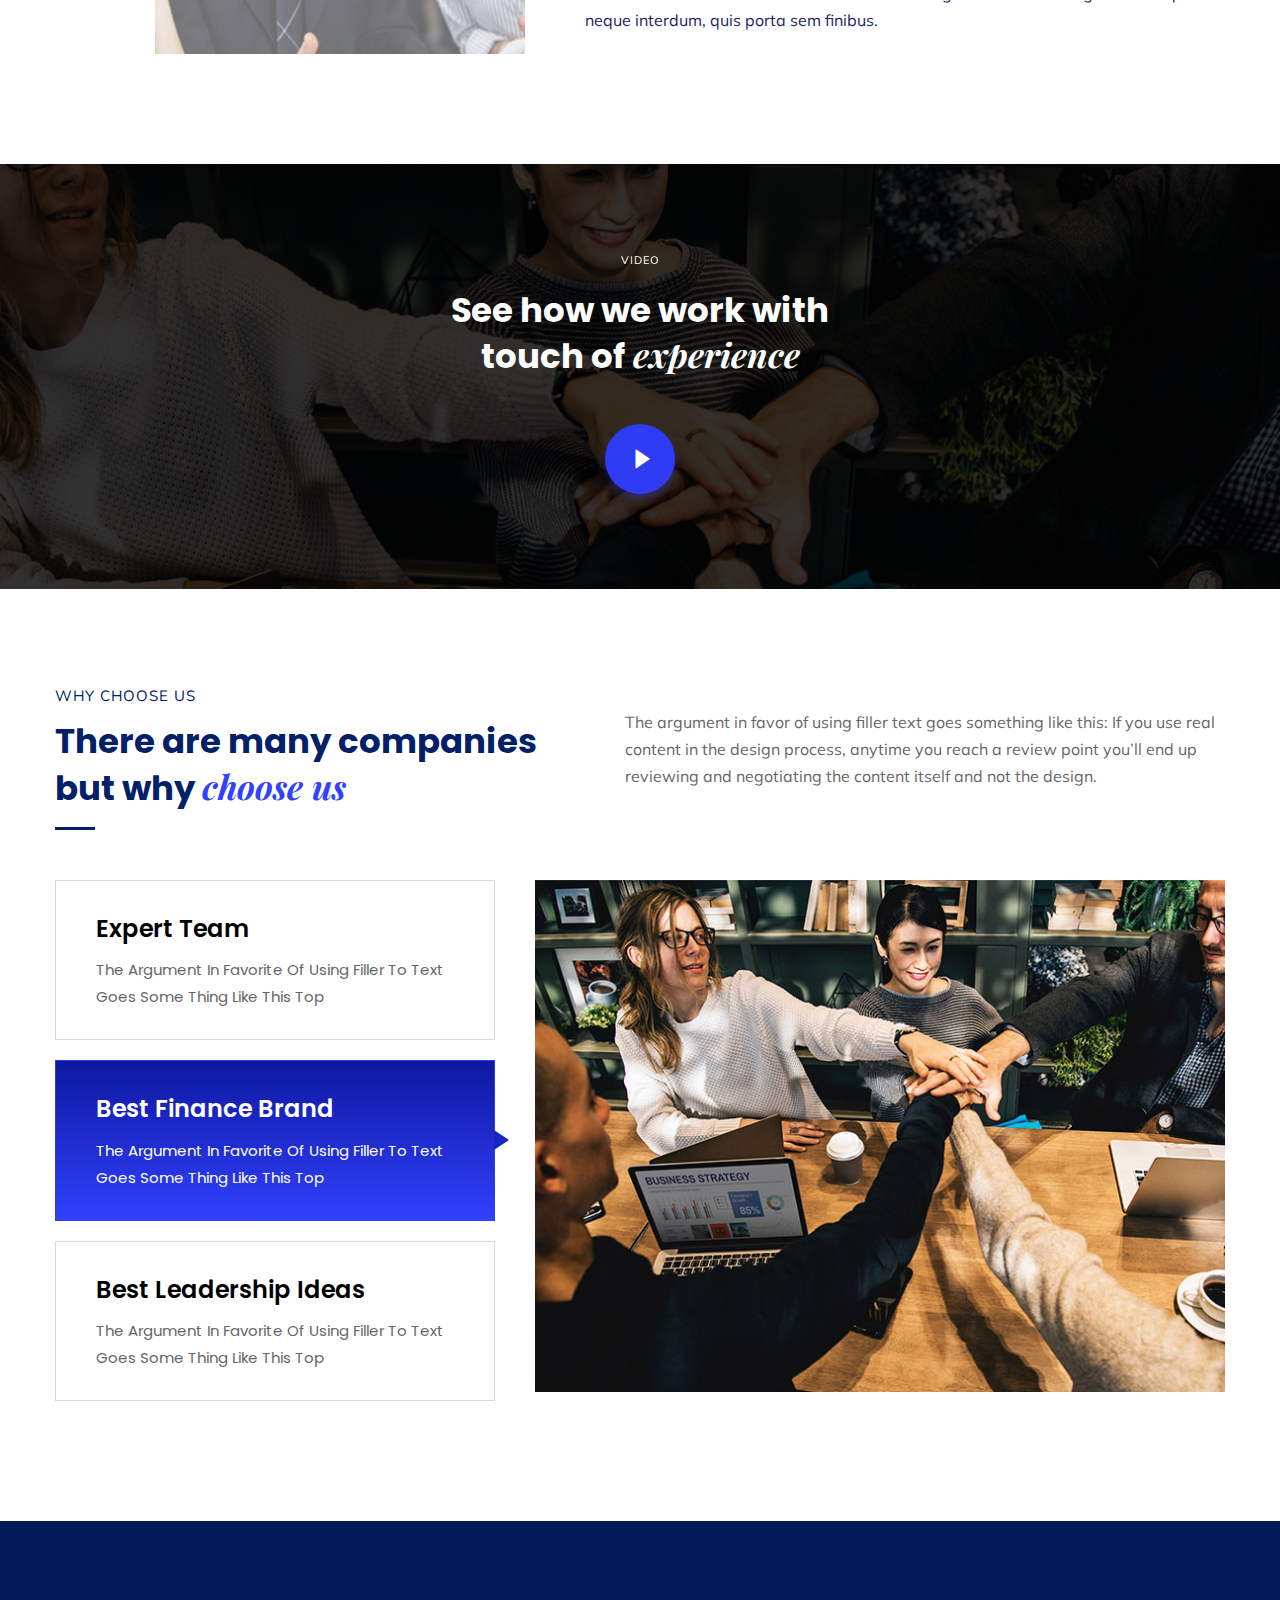
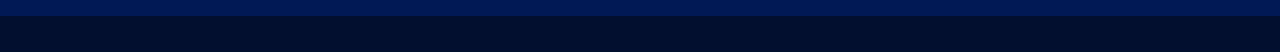
==== commit 97ff8b8d: "Made changes" ====
--- a/about.html
+++ b/about.html
@@ -38,7 +38,7 @@
                 <div class="inner-container clearfix">
                     <div class="top-left">
                         <ul class="contact-list clearfix">
-                            <li><i class="fa fa-envelope-o"></i> finan@mail.com</li>
+                            <li><i class="fa fa-envelope-o"></i>hr@transitit.co.uk</li>
                         
                         </ul>
                     </div>
@@ -389,5 +389,4 @@
 
 </body>
 
-<!-- Mirrored from themexriver.com/tfhtml/finano/about.html by HTTrack Website Copier/3.x [XR&CO'2014], Thu, 03 Oct 2019 14:32:47 GMT -->
 </html>--- a/css/style.css
+++ b/css/style.css
@@ -1,4 +1,4 @@
-/* Finano Consulting App HTML Template */
+
 
 /************ TABLE OF CONTENTS ***************
 1. Fonts
--- a/css/responsive.css
+++ b/css/responsive.css
@@ -1,4 +1,4 @@
-/* Finance App HTML Template*/
+
 
 @media only screen and (max-width: 5000px){
 	.page-wrapper{
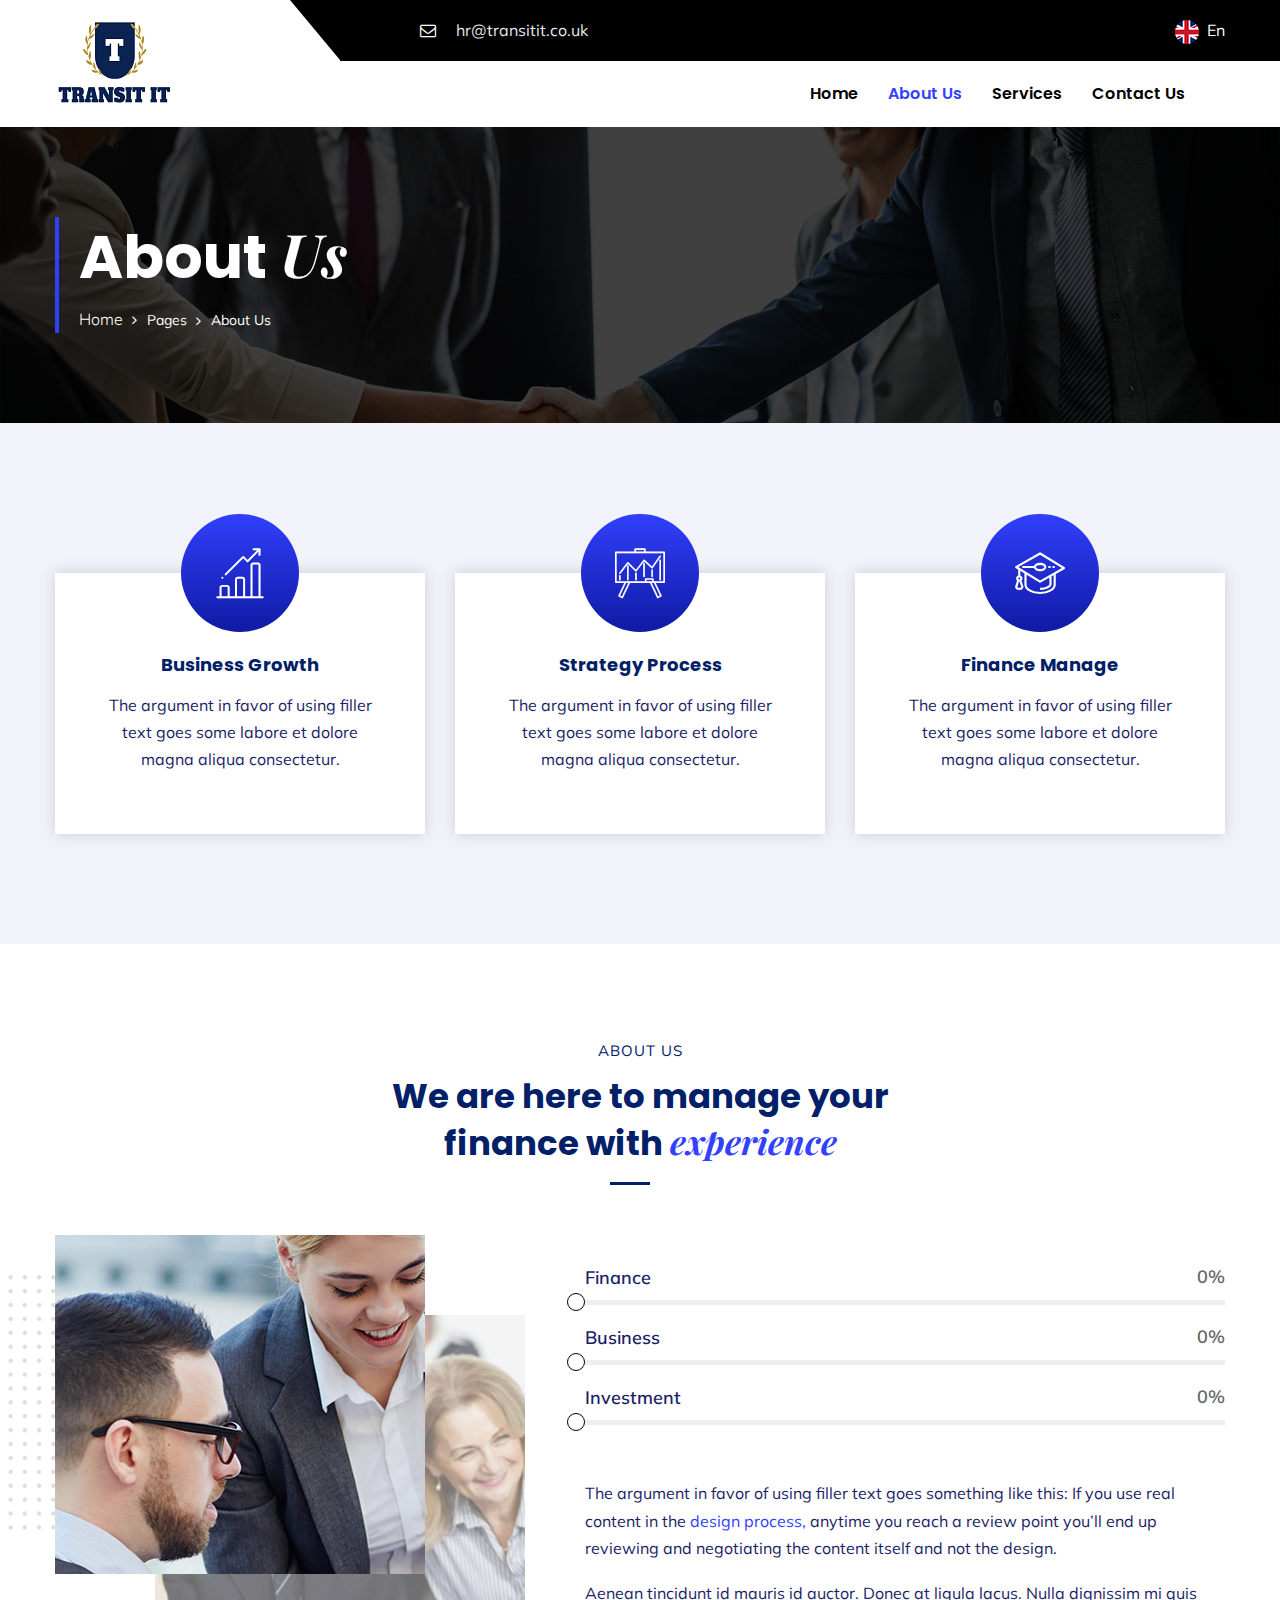
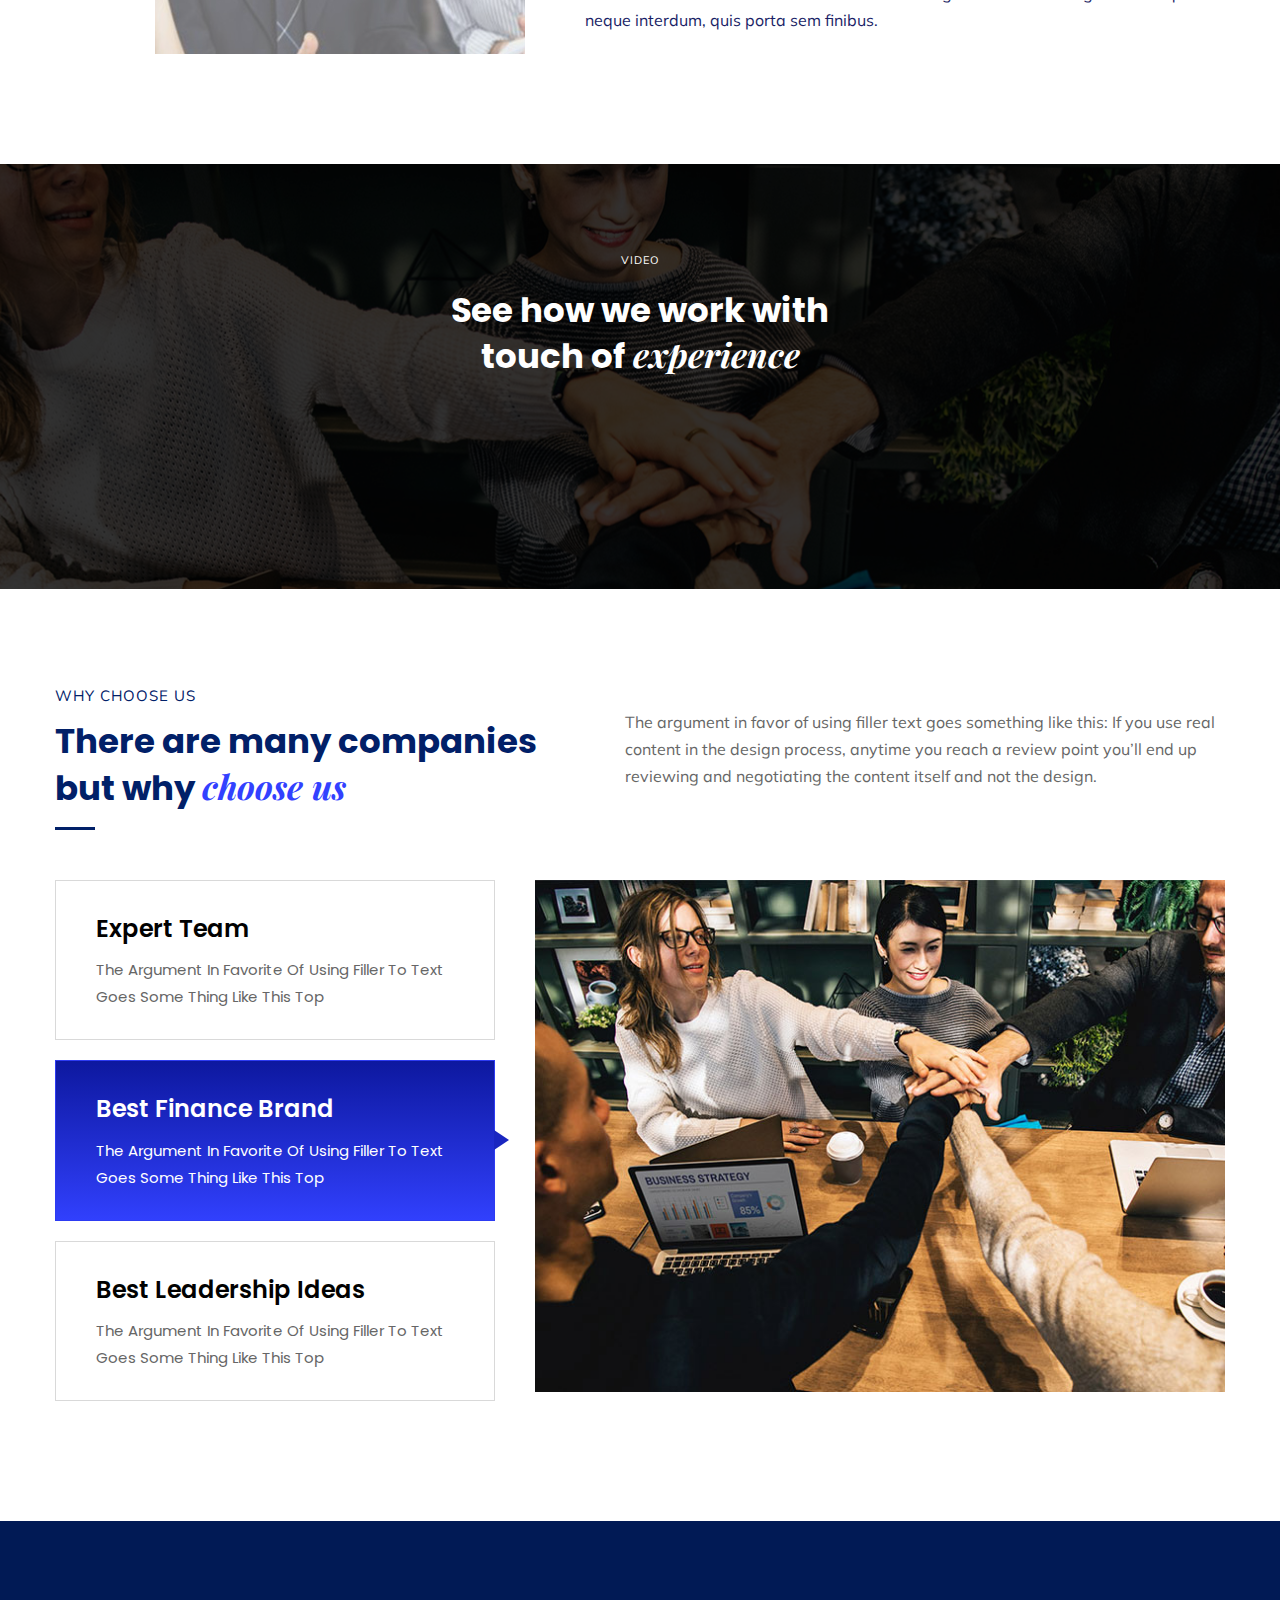
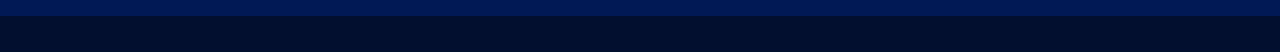
==== commit e1fc116c: "Made changes" ====
--- a/about.html
+++ b/about.html
@@ -287,7 +287,7 @@
 		<div class="auto-container">
 			<div class="title">Video</div>
 			<h2>See how we work with <br> touch of <span>experience</span></h2>
-			<a href="https://www.youtube.com/watch?v=Fvae8nxzVz4" class="play-now" data-fancybox="gallery" data-caption=""><i class="icon flaticon-play-button" aria-hidden="true"></i><span class="ripple"></span></a>
+			
 		</div>
 	</section>
 	<!-- End Video Section -->
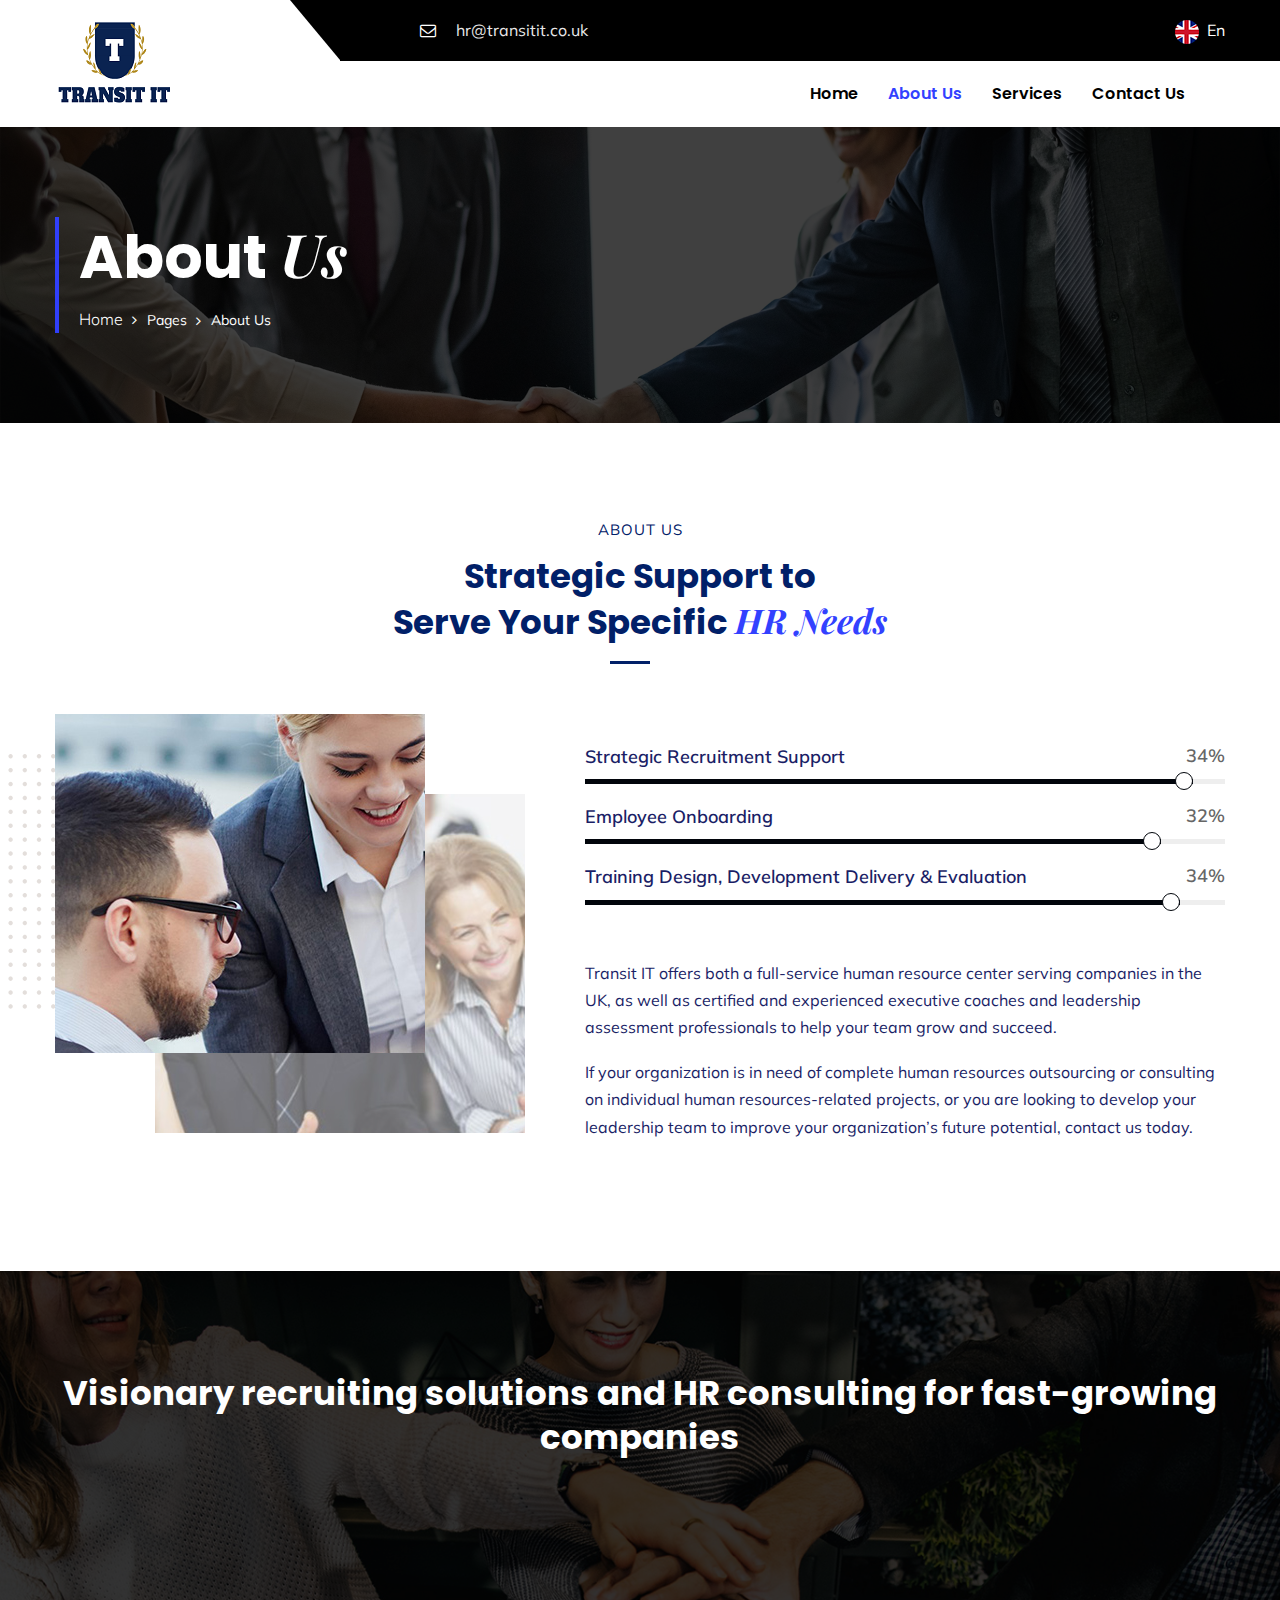
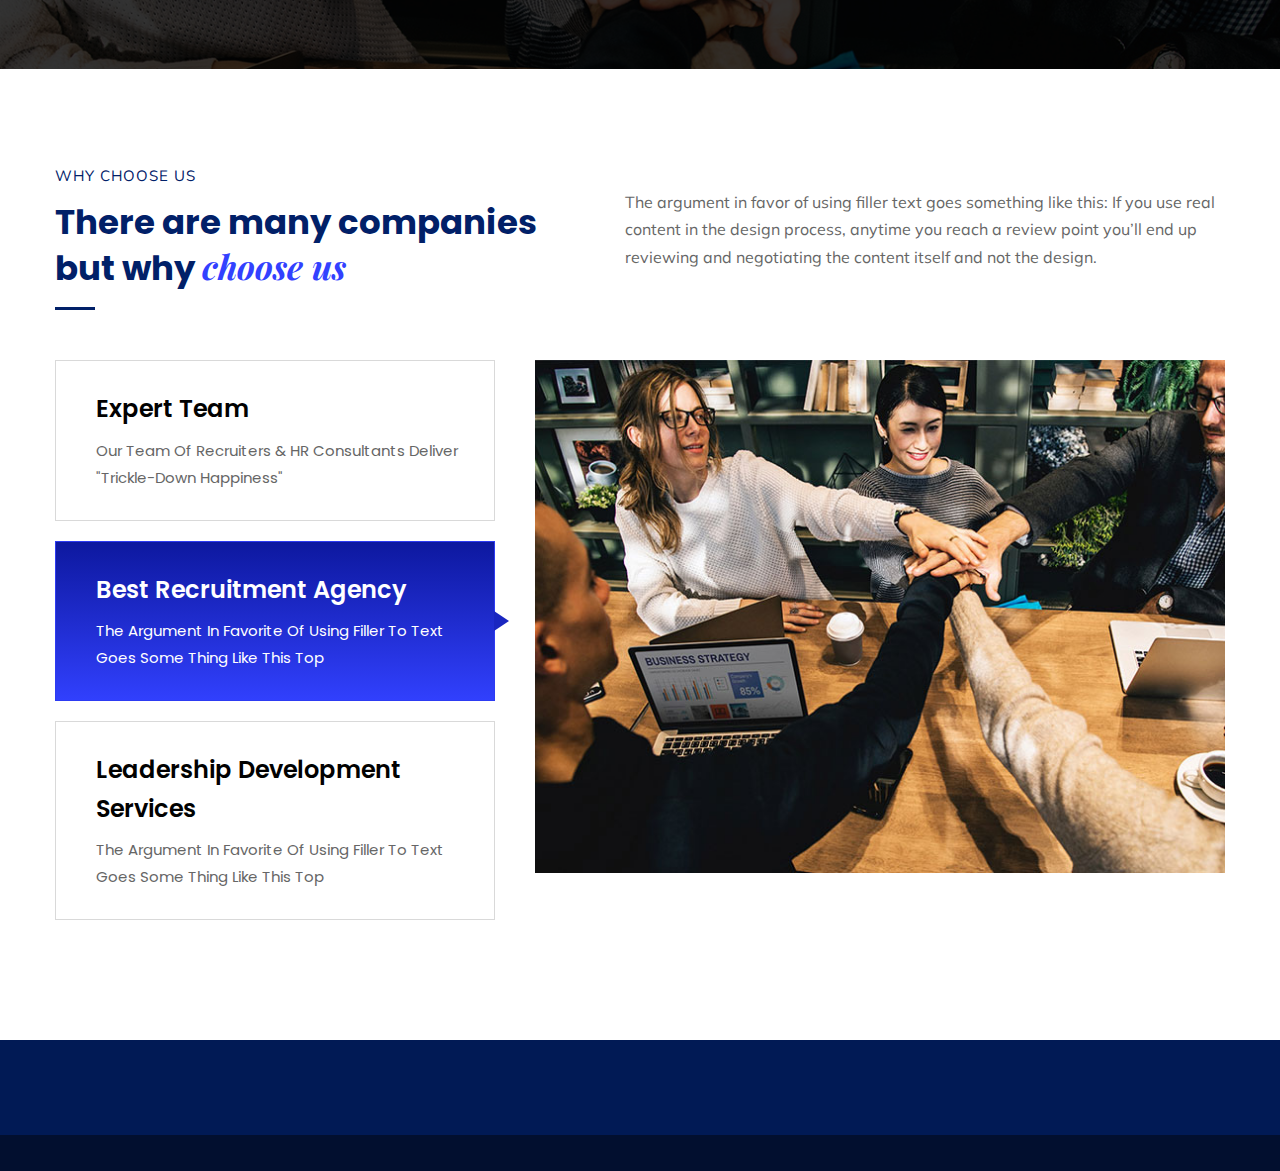
==== commit 58a332d8: "Made changes" ====
--- a/about.html
+++ b/about.html
@@ -164,49 +164,7 @@
         </div>
     </section>
     <!--End Page Title-->
-	
-	<!-- Services Section Three-->
-	<section class="services-section-three">
-		<div class="auto-container">
-			<div class="row clearfix">
-				
-				<!-- Services Block -->
-				<div class="services-block-three style-two col-lg-4 col-md-6 col-sm-12">
-					<div class="inner-box wow fadeIn" data-wow-delay="0ms" data-wow-duration="1500ms">
-						<div class="icon-box">
-							<span class="icon flaticon-bar-chart"></span>
-						</div>
-						<h6><a href="#">Business Growth</a></h6>
-						<div class="text">The argument in favor of using filler text goes some labore et dolore magna aliqua consectetur.</div>
-					</div>
-				</div>
-				
-				<!-- Services Block -->
-				<div class="services-block-three style-two col-lg-4 col-md-6 col-sm-12">
-					<div class="inner-box wow fadeIn" data-wow-delay="300ms" data-wow-duration="1500ms">
-						<div class="icon-box">
-							<span class="icon flaticon-board"></span>
-						</div>
-						<h6><a href="#">Strategy Process</a></h6>
-						<div class="text">The argument in favor of using filler text goes some labore et dolore magna aliqua consectetur.</div>
-					</div>
-				</div>
-				
-				<!-- Services Block -->
-				<div class="services-block-three style-two col-lg-4 col-md-12 col-sm-12">
-					<div class="inner-box wow fadeIn" data-wow-delay="600ms" data-wow-duration="1500ms">
-						<div class="icon-box">
-							<span class="icon flaticon-student"></span>
-						</div>
-						<h6><a href="#">Finance Manage</a></h6>
-						<div class="text">The argument in favor of using filler text goes some labore et dolore magna aliqua consectetur.</div>
-					</div>
-				</div>
-			
-			</div>
-		</div>
-	</section>
-	
+
 	<!-- About Section Four -->
 	<section class="about-section-four">
 		<div class="auto-container">
@@ -214,7 +172,7 @@
 			<!-- Sec Title -->
 			<div class="sec-title centered">
 				<div class="title">about us</div>
-				<h2>We are here to manage your <br> finance with <span>experience</span></h2>
+				<h2>Strategic Support to <br>Serve Your Specific <span>HR Needs</span></h2>
 			</div>
 			
 			<div class="row clearfix">
@@ -237,7 +195,7 @@
 							<!--Skill Item-->
 							<div class="skill-item">
 								<div class="skill-header clearfix">
-									<div class="skill-title">Finance</div>
+									<div class="skill-title">Strategic Recruitment Support</div>
 									<div class="skill-percentage"><div class="count-box"><span class="count-text" data-speed="2000" data-stop="95">0</span>%</div></div>
 								</div>
 								<div class="skill-bar">
@@ -248,7 +206,7 @@
 							<!--Skill Item-->
 							<div class="skill-item">
 								<div class="skill-header clearfix">
-									<div class="skill-title">Business</div>
+									<div class="skill-title">Employee Onboarding</div>
 									<div class="skill-percentage"><div class="count-box"><span class="count-text" data-speed="2000" data-stop="90">0</span>%</div></div>
 								</div>
 								<div class="skill-bar">
@@ -259,7 +217,7 @@
 							<!--Skill Item-->
 							<div class="skill-item">
 								<div class="skill-header clearfix">
-									<div class="skill-title">Investment</div>
+									<div class="skill-title">Training Design, Development Delivery & Evaluation</div>
 									<div class="skill-percentage"><div class="count-box"><span class="count-text" data-speed="2000" data-stop="93">0</span>%</div></div>
 								</div>
 								<div class="skill-bar">
@@ -270,8 +228,8 @@
 						</div>
 
 						<div class="text">
-							<p>The argument in favor of using filler text goes something like this: If you use real content in the <a href="#">design process,</a> anytime you reach a review point you’ll end up reviewing and negotiating the content itself and not the design.</p>
-							<p>Aenean tincidunt id mauris id auctor. Donec at ligula lacus. Nulla dignissim mi quis neque interdum, quis porta sem finibus.</p>
+							<p>Transit IT offers both a full-service human resource center serving companies in the UK, as well as certified and experienced executive coaches and leadership assessment professionals to help your team grow and succeed.</p>
+							<p>If your organization is in need of complete human resources outsourcing or consulting on individual human resources-related projects, or you are looking to develop your leadership team to improve your organization’s future potential, contact us today. </p>
 						</div>
 						
 					</div>
@@ -285,8 +243,8 @@
 	<!-- Video Section -->
 	<section class="video-section" style="background-image:url(images/background/9.jpg)">
 		<div class="auto-container">
-			<div class="title">Video</div>
-			<h2>See how we work with <br> touch of <span>experience</span></h2>
+			<div class="title"></div>
+			<h2>Visionary recruiting solutions and HR consulting for fast-growing companies</h2>
 			
 		</div>
 	</section>
@@ -316,9 +274,9 @@
                     <div class="col-lg-5 col-md-12 col-sm-12">
                         <!--Tab Btns-->
                         <ul class="tab-btns tab-buttons clearfix">
-                            <li data-tab="#feature-expert" class="tab-btn">Expert team <span>The argument in favorite of using filler to text goes some thing like this top</span></li>
-                            <li data-tab="#feature-brand" class="tab-btn active-btn">Best Finance Brand <span>The argument in favorite of using filler to text goes some thing like this top</span></li>
-                            <li data-tab="#feature-ideas" class="tab-btn">Best Leadership Ideas<span>The argument in favorite of using filler to text goes some thing like this top</span></li>
+                            <li data-tab="#feature-expert" class="tab-btn">Expert team <span>Our team of recruiters & HR consultants deliver "trickle-down happiness"</span></li>
+                            <li data-tab="#feature-brand" class="tab-btn active-btn">Best Recruitment Agency <span>The argument in favorite of using filler to text goes some thing like this top</span></li>
+                            <li data-tab="#feature-ideas" class="tab-btn">Leadership Development Services<span>The argument in favorite of using filler to text goes some thing like this top</span></li>
                         </ul>
                     </div>
                     <!--Column-->
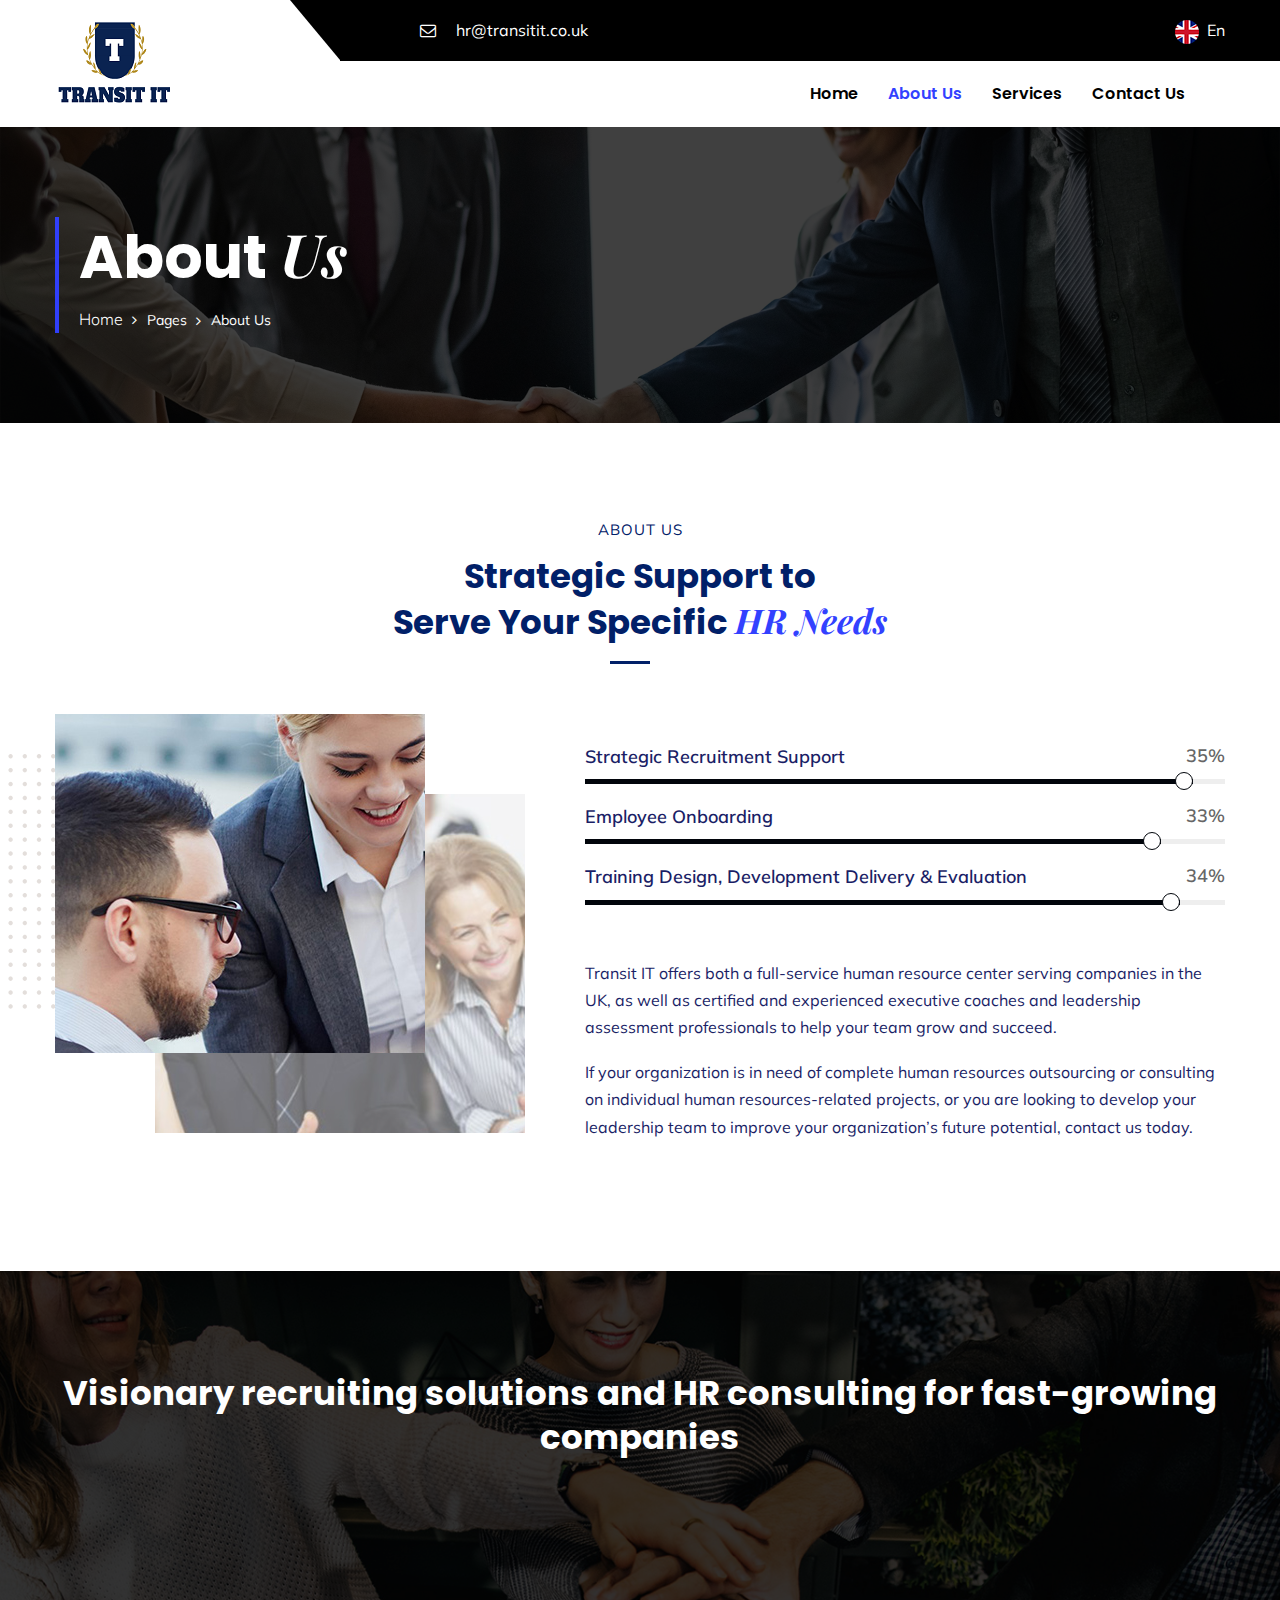
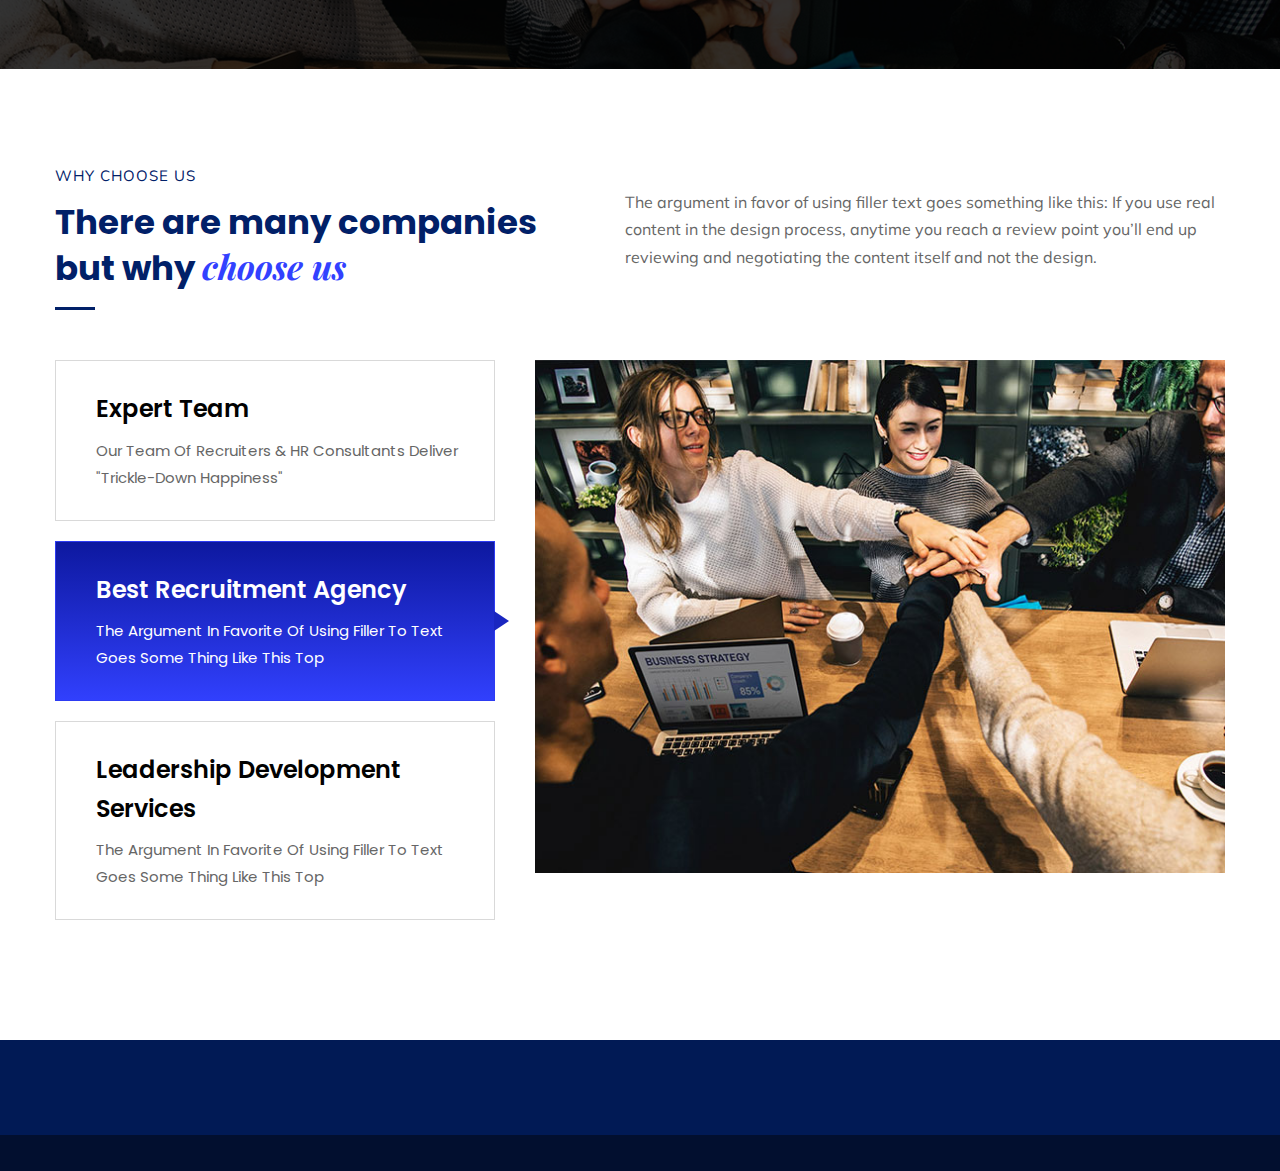
==== commit ebf0614f: "Made changes" ====
--- a/about.html
+++ b/about.html
@@ -38,7 +38,7 @@
                 <div class="inner-container clearfix">
                     <div class="top-left">
                         <ul class="contact-list clearfix">
-                            <li><i class="fa fa-envelope-o"></i>hr@transitit.co.uk</li>
+                            <li><i class="fa fa-envelope-o"></i><a href="mailto:hr@transitit.co.uk">hr@transitit.co.uk</a></li>
                         
                         </ul>
                     </div>
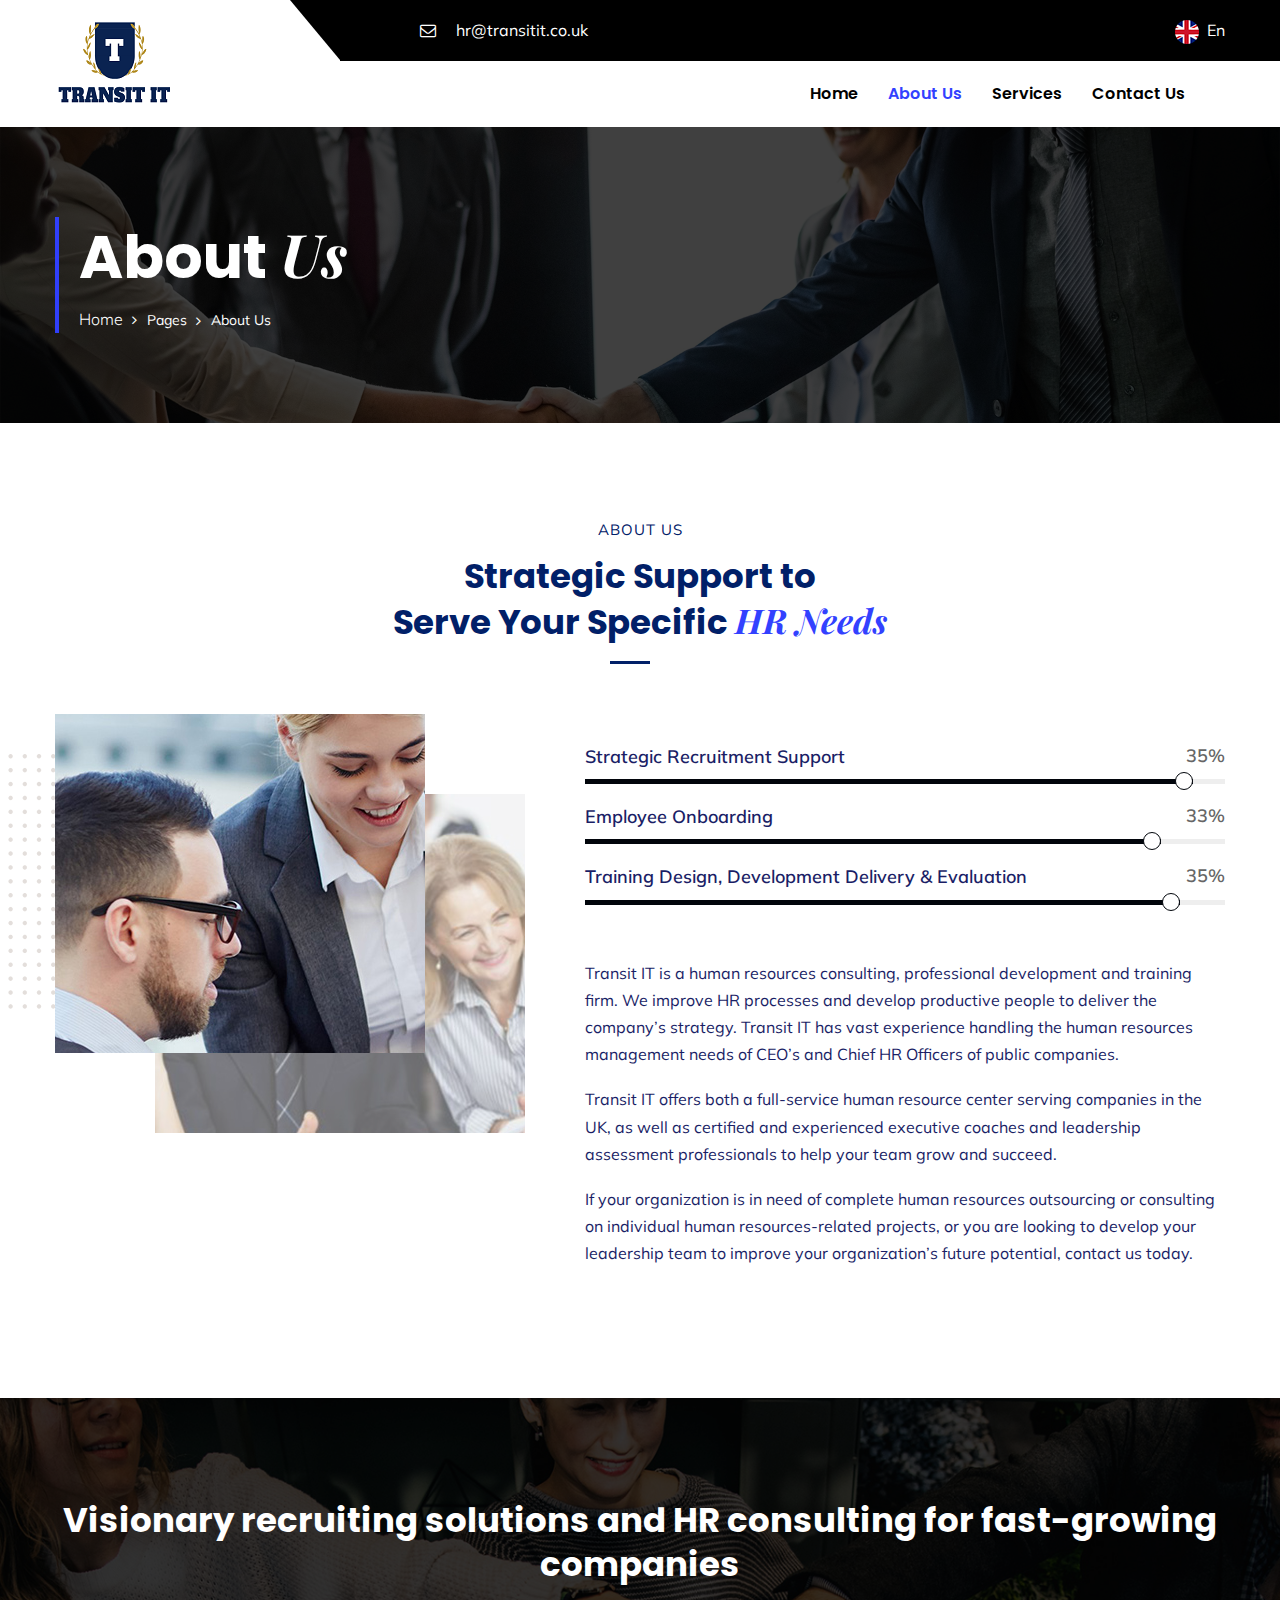
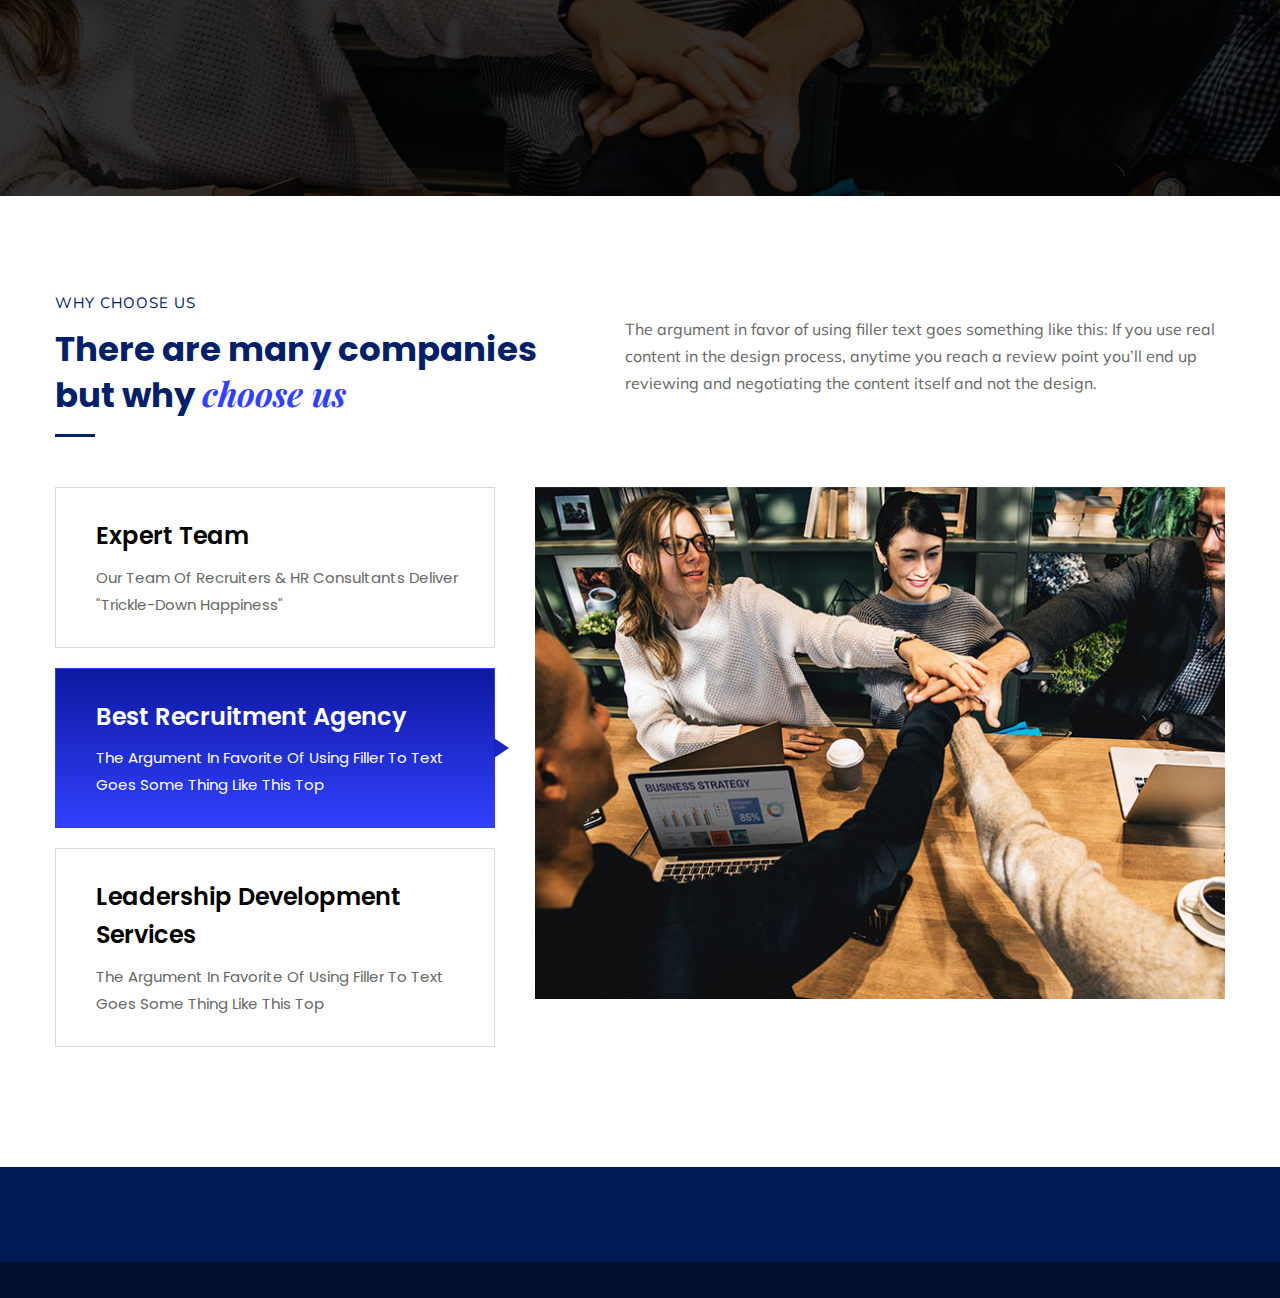
==== commit bb1bc6a8: "Made changes" ====
--- a/about.html
+++ b/about.html
@@ -228,6 +228,8 @@
 						</div>
 
 						<div class="text">
+								<p>Transit IT is a human resources consulting, professional development and training firm. We improve HR processes and develop productive people to deliver the company’s strategy. Transit IT has vast experience handling the human resources management needs of CEO’s and Chief HR Officers of public companies.</p>
+	
 							<p>Transit IT offers both a full-service human resource center serving companies in the UK, as well as certified and experienced executive coaches and leadership assessment professionals to help your team grow and succeed.</p>
 							<p>If your organization is in need of complete human resources outsourcing or consulting on individual human resources-related projects, or you are looking to develop your leadership team to improve your organization’s future potential, contact us today. </p>
 						</div>
